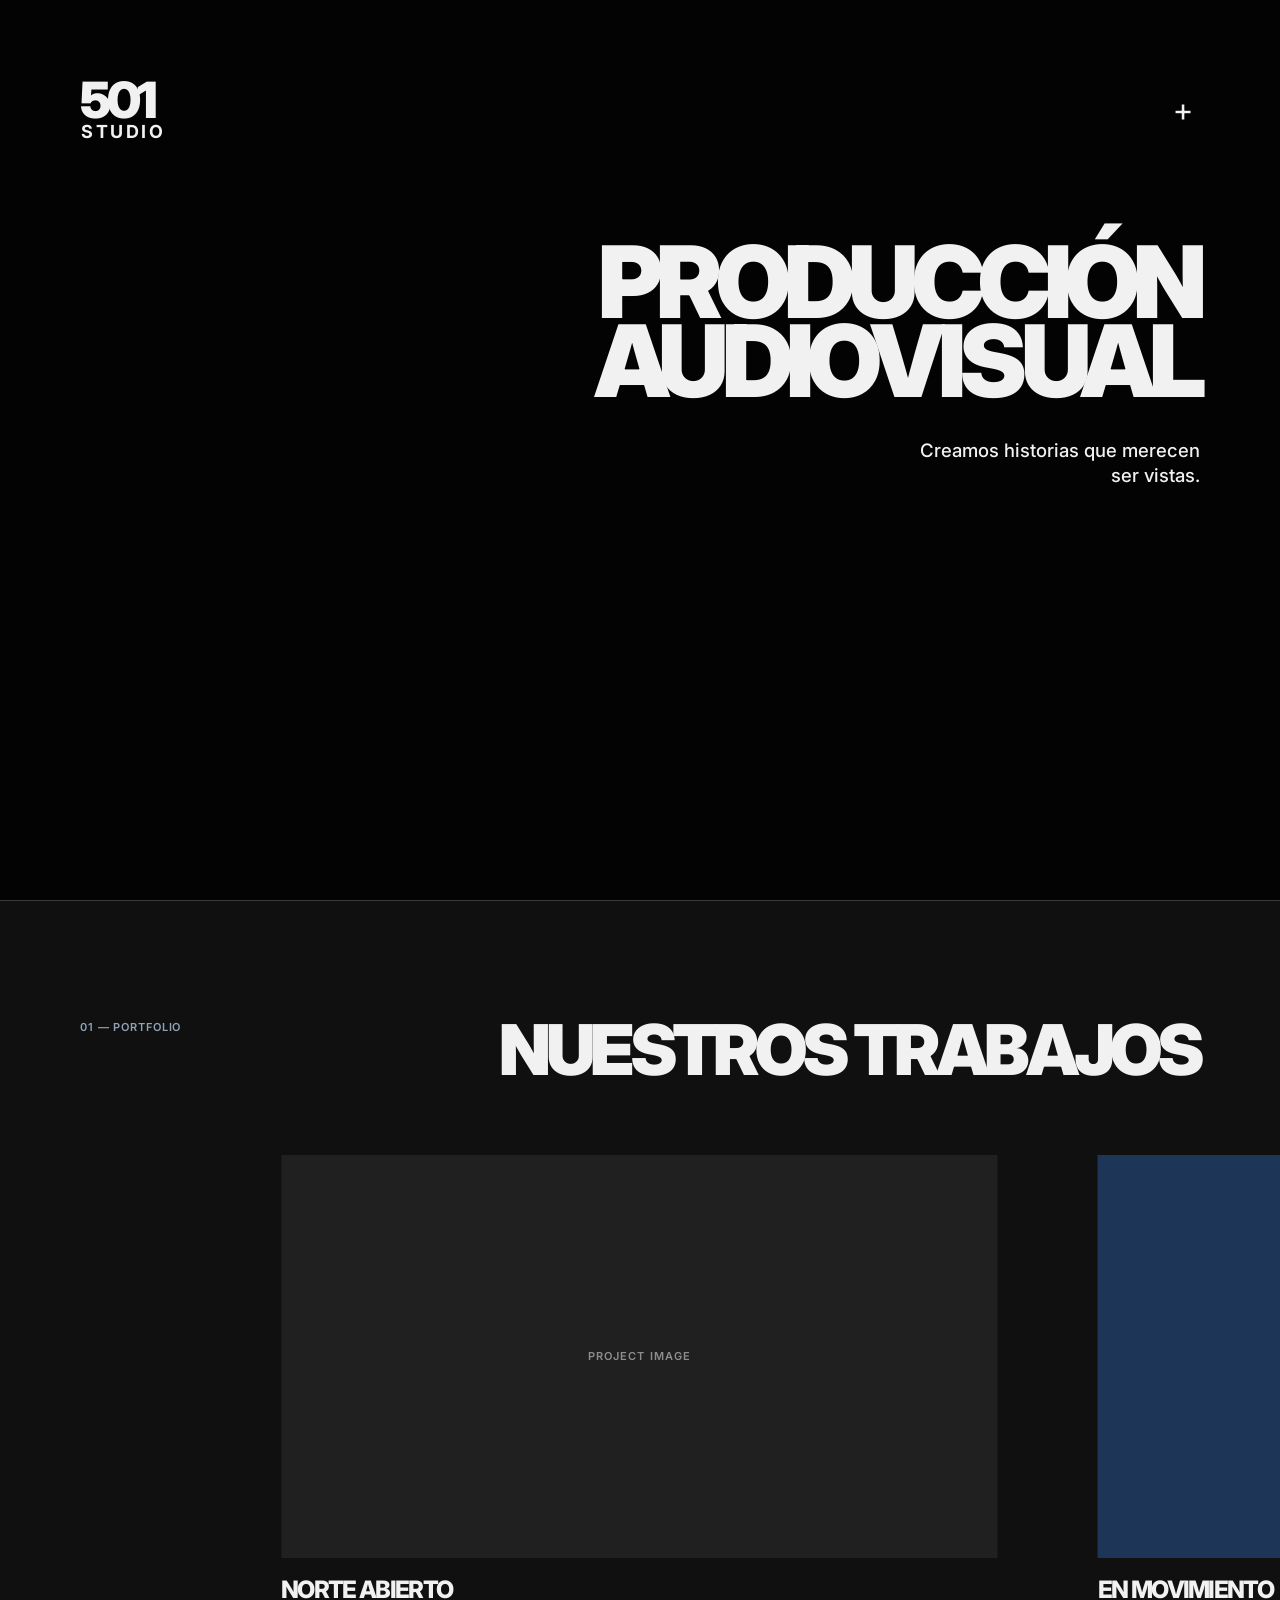
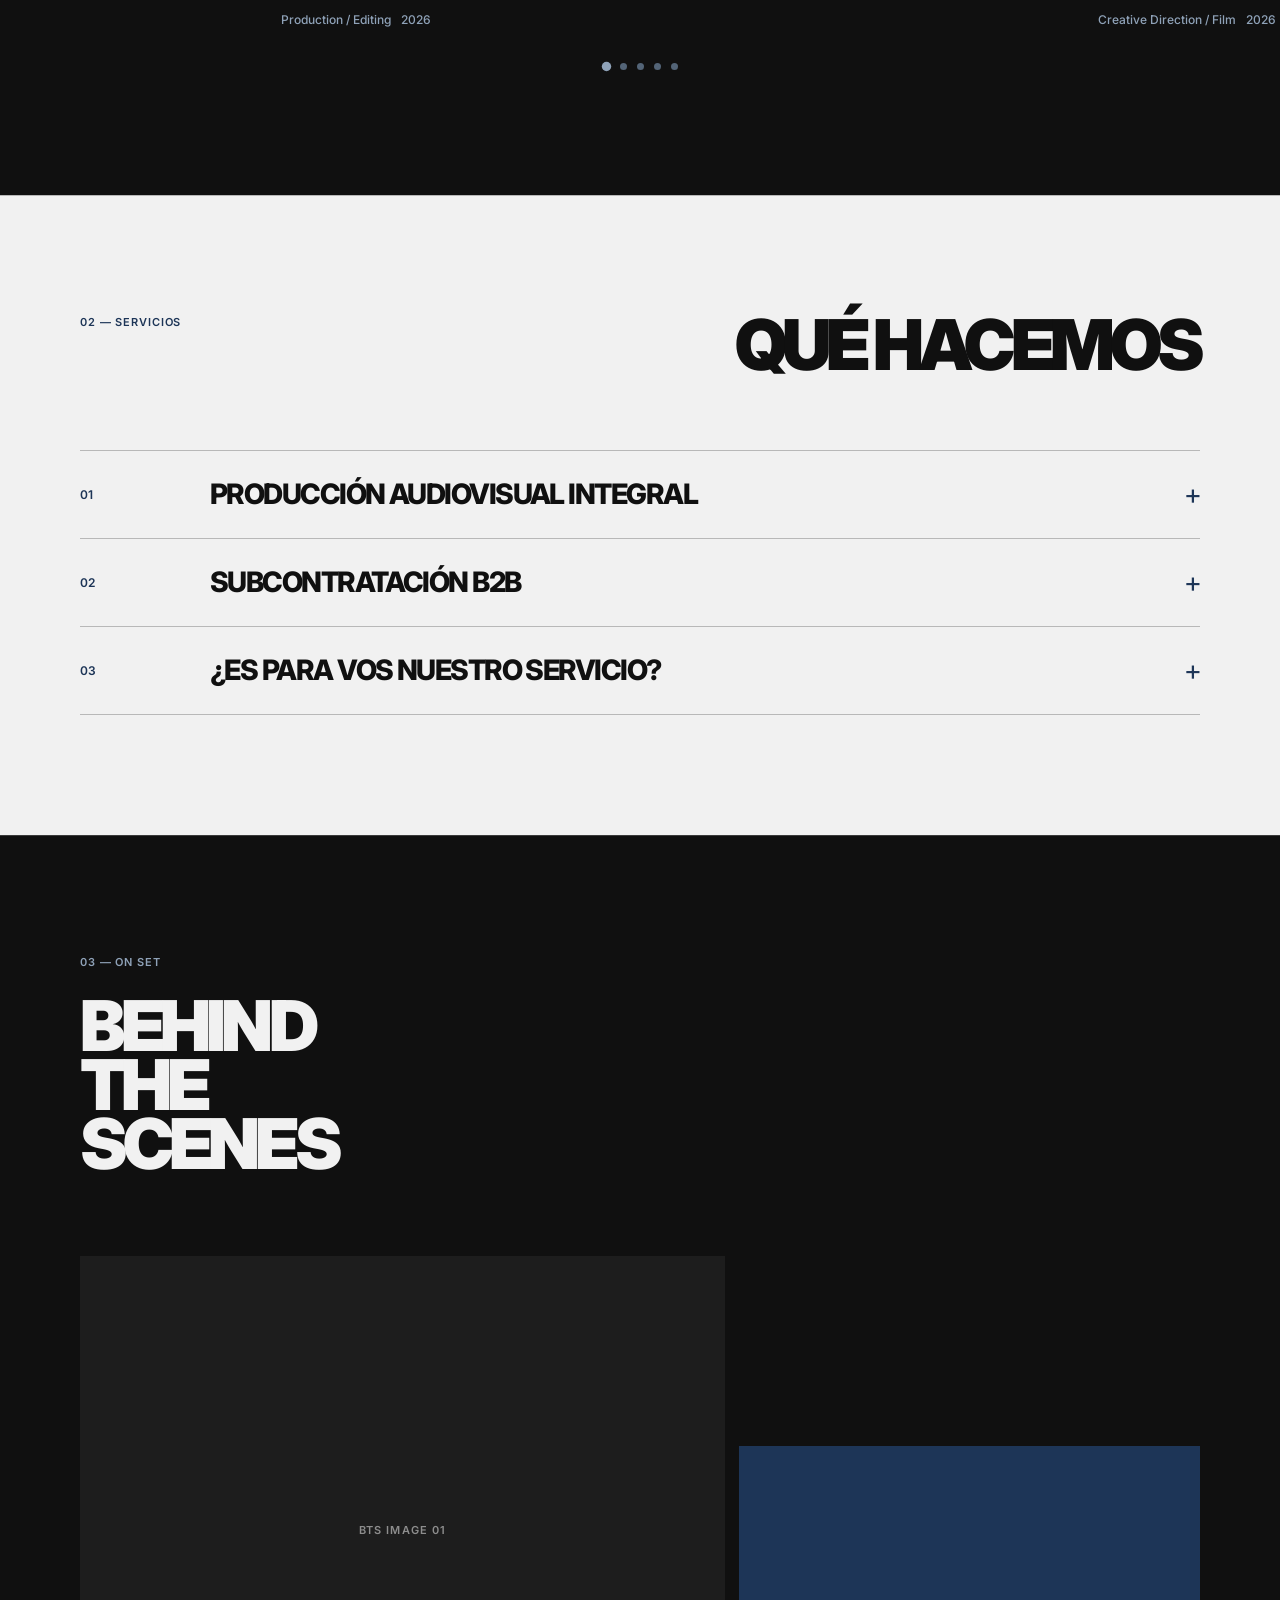
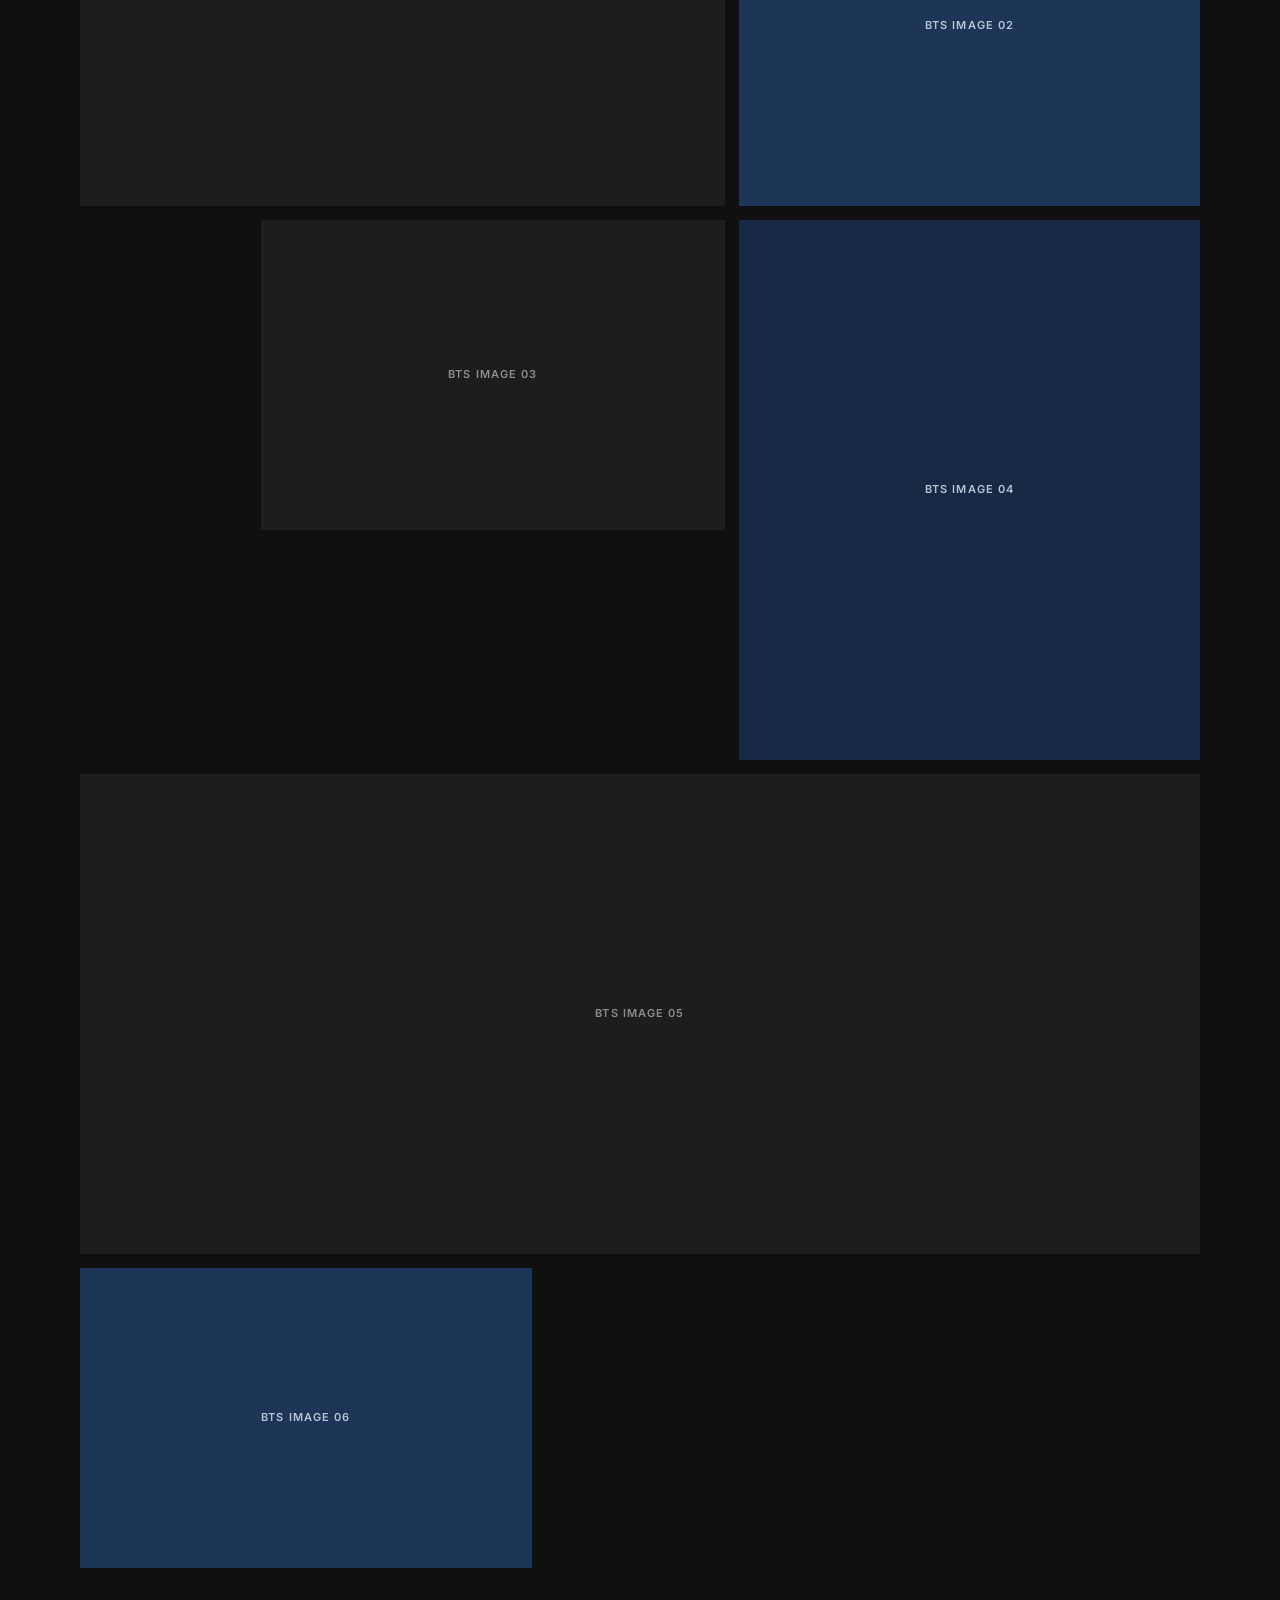
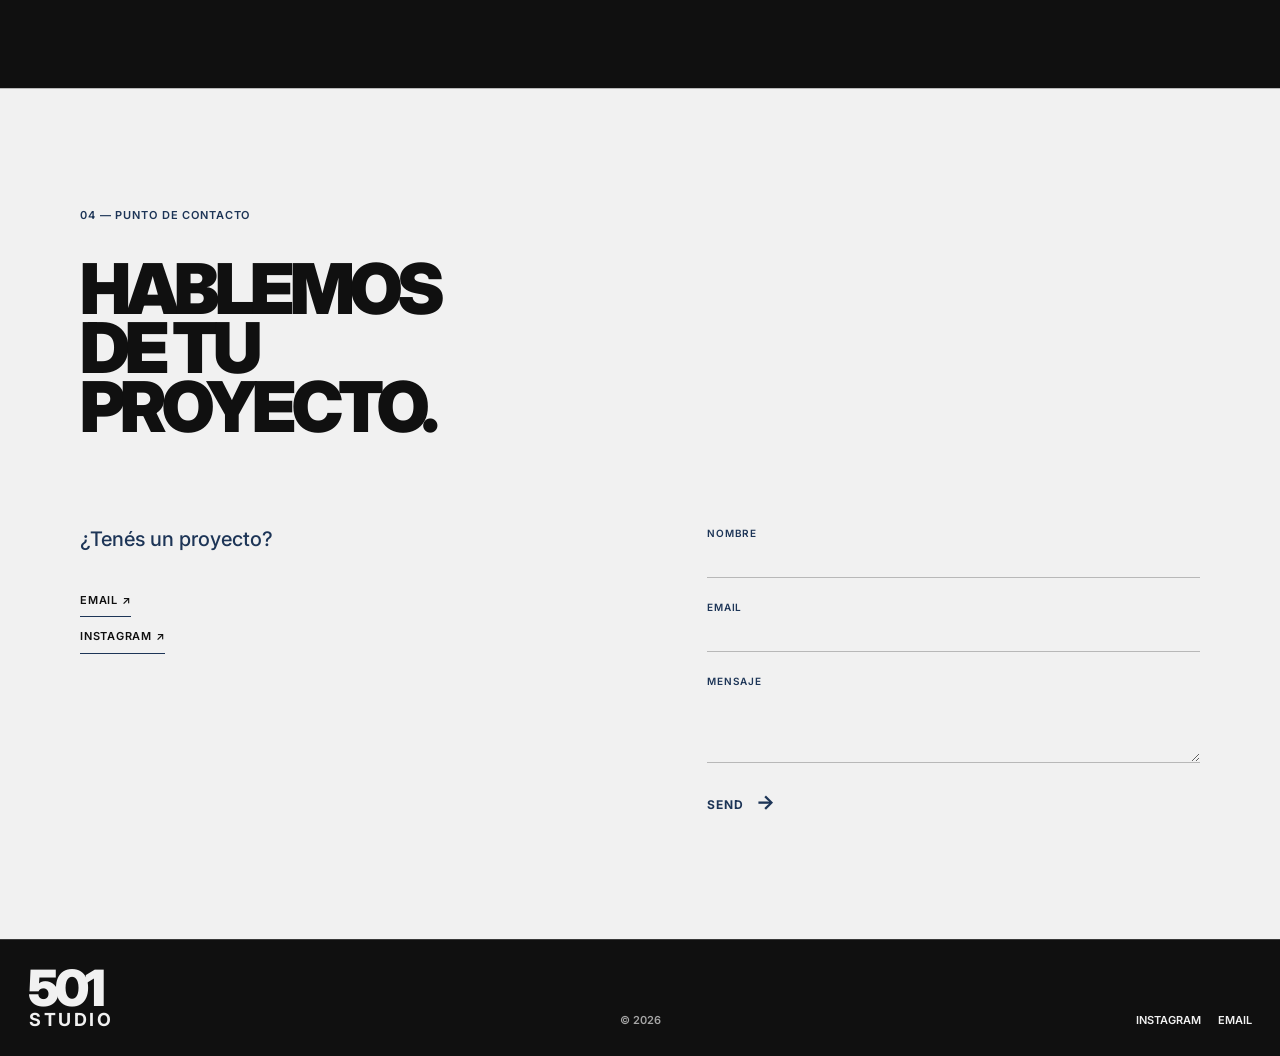
==== index.html @ f46e9932 "fix path" ====
<!doctype html>
<html lang="es">
<head>
  <meta charset="utf-8">
  <meta name="viewport" content="width=device-width, initial-scale=1">
  <meta name="description" content="Productora y editora audiovisual.">
  <title>501 Studio — Producción audiovisual</title>
  <link rel="preconnect" href="https://fonts.googleapis.com">
  <link rel="preconnect" href="https://fonts.gstatic.com" crossorigin>
  <link href="https://fonts.googleapis.com/css2?family=Inter:wght@400;500;600;700;800;900&display=swap" rel="stylesheet">
  <link rel="stylesheet" href="css/styles.css">
</head>
<body>
  <header class="site-header">
    <a class="logo" href="#top" aria-label="501 Studio, inicio">501<span>STUDIO</span></a>
    <button class="menu-toggle" aria-label="Abrir menú" aria-expanded="false" aria-controls="site-menu"><span>+</span></button>
  </header>

  <nav class="fullscreen-menu" id="site-menu" aria-label="Navegación principal" aria-hidden="true">
    <div class="menu-inner">
      <div class="menu-label">NAVEGACIÓN</div>
      <div class="menu-links">
        <a href="#work">PORTFOLIO</a><a href="#services">QUÉ HACEMOS</a><a href="#bts">BEHIND THE SCENES</a><a href="#contact">CONTACTO</a>
      </div>
      <div class="menu-social"><a href="#" target="_blank" rel="noreferrer">INSTAGRAM ↗</a><a href="mailto:hola@501studio.com">EMAIL ↗</a></div>
    </div>
  </nav>

  <main id="top">
    <section class="hero section-pad">
      <video class="hero__video" autoplay muted loop playsinline preload="none" aria-hidden="true">
        <source src="assets/videos/GDS_Spot_v02.mp4" type="video/mp4">
      </video>
      <!-- <p class="eyebrow reveal">PRODUCCIÓN AUDIOVISUAL</p>
      <h1 class="reveal"><span>501</span><br>STUDIO</h1> -->
      <!-- <p class="eyebrow reveal">501 STUDIO</p> -->
      <h1 class="reveal">PRODUCCIÓN<br>AUDIOVISUAL</h1>
      <p class="hero-copy reveal">Creamos historias que merecen<br>ser vistas.</p>
      <!-- Reemplazar este bloque por un iframe de Vimeo o YouTube cuando esté disponible. -->
      <!-- <div class="reel-placeholder reveal" aria-label="Espacio reservado para reel de video"><span>REEL VIDEO</span><span class="play-mark">↗</span></div> -->
    </section>

    <section class="work section-pad" id="work">
      <div class="section-heading reveal"><p class="eyebrow">01 — PORTFOLIO</p><h2>NUESTROS TRABAJOS</h2></div>
      <!-- Mantener aquí los 4 o 5 mejores trabajos. Se editan en js/main.js. -->
      <div class="work-slider reveal" aria-roledescription="carrusel" aria-label="Portfolio de trabajos">
        <div class="slider-viewport">
          <div class="projects" id="projects"></div>
        </div>
        <div class="slider-dots" id="project-dots" aria-label="Seleccionar proyecto"></div>
      </div>
    </section>

    <section class="services section-pad" id="services">
      <div class="section-heading reveal"><p class="eyebrow">02 — SERVICIOS</p><h2>QUÉ HACEMOS</h2></div>
      <div class="accordion reveal">
        <article class="accordion-item"><button class="accordion-trigger" aria-expanded="false"><span class="service-number">01</span><span>PRODUCCIÓN AUDIOVISUAL INTEGRAL</span><b>+</b></button><div class="accordion-panel"><div><h3>PRODUCCIÓN AUDIOVISUAL INTEGRAL</h3><p>Desarrollo de texto.</p></div></div></article>
        <article class="accordion-item"><button class="accordion-trigger" aria-expanded="false"><span class="service-number">02</span><span>SUBCONTRATACIÓN B2B</span><b>+</b></button><div class="accordion-panel"><div><h3>SUBCONTRATACIÓN B2B</h3><p>Edición o producción para otras productoras.</p><p>Desarrollo de texto.</p></div></div></article>
        <article class="accordion-item"><button class="accordion-trigger" aria-expanded="false"><span class="service-number">03</span><span>¿ES PARA VOS NUESTRO SERVICIO?</span><b>+</b></button><div class="accordion-panel"><div><h3>¿ES PARA VOS NUESTRO SERVICIO?</h3><p>Desarrollo de texto.</p></div></div></article>
      </div>
    </section>

    <section class="bts section-pad" id="bts">
      <div class="bts-heading reveal"><p class="eyebrow">03 — ON SET</p><h2>BEHIND<br>THE<br>SCENES</h2></div>
      <!-- Sustituir los bloques por imágenes locales dentro de assets/images. -->
      <div class="bts-gallery reveal">
        <div class="bts-image bts-1">BTS IMAGE 01</div><div class="bts-image bts-2">BTS IMAGE 02</div><div class="bts-image bts-3">BTS IMAGE 03</div><div class="bts-image bts-4">BTS IMAGE 04</div><div class="bts-image bts-5">BTS IMAGE 05</div><div class="bts-image bts-6">BTS IMAGE 06</div>
      </div>
    </section>

    <section class="contact section-pad" id="contact">
      <p class="eyebrow reveal">04 — PUNTO DE CONTACTO</p><h2 class="reveal">HABLEMOS<br>DE TU<br>PROYECTO.</h2>
      <div class="contact-grid reveal"><div><p class="contact-intro">¿Tenés un proyecto?</p><a class="contact-link" href="mailto:hola@501studio.com">EMAIL ↗</a><a class="contact-link" href="#" target="_blank" rel="noreferrer">INSTAGRAM ↗</a></div>
        <form action="" method="POST"><label>NOMBRE<input type="text" name="name" required></label><label>EMAIL<input type="email" name="email" required></label><label>MENSAJE<textarea name="message" rows="4" required></textarea></label><button type="submit">SEND <span>→</span></button></form>
      </div>
    </section>
  </main>
  <footer class="site-footer"><a class="logo" href="#top">501<span>STUDIO</span></a><span>© 2026</span><div><a href="#">INSTAGRAM</a><a href="mailto:hola@501studio.com">EMAIL</a></div></footer>
  <script src="js/main.js"></script>
</body>
</html>
---- css/styles.css ----
/* RESET */
* {
    box-sizing: border-box;
}

html {
    scroll-behavior: smooth;
}

body,
h1,
h2,
h3,
p,
ul {
    margin: 0;
}

ul {
    padding: 0;
}

button,
input,
textarea {
    font: inherit;
}

/* GLOBAL */
:root {
    --accent: #8fa2b8;
    --bg: #101010;
    --text: #f1f1f1;
    --muted: #a5a5a5;
    --blue: #1d3557;
    --line: #3a3a3a;
}

body {
    background: var(--bg);
    color: var(--text);
    font-family: Inter, Arial, sans-serif;
    font-weight: 400;
    line-height: 1.25;
    overflow-x: hidden;
}

body.menu-open {
    overflow: hidden;
}

a {
    color: inherit;
    text-decoration: none;
}

.section-pad {
    padding: 120px 80px;
}

.eyebrow {
    color: var(--accent);
    font-size: 11px;
    font-weight: 600;
    letter-spacing: .08em;
}

::selection {
    background: var(--blue);
    color: #f1f1f1;
}

::-moz-selection {
    background: var(--blue);
    color: #f1f1f1;
}

h1,
h2,
h3 {
    letter-spacing: -.07em;
}

h2 {
    font-size: clamp(42px, 8.2vw, 70px);
    font-weight: 900;
    line-height: .84;
}

.section-heading {
    display: flex;
    align-items: flex-start;
    justify-content: space-between;
    gap: 30px;
    margin-bottom: 75px;
}

.section-heading h2 {
    text-align: right;
}

.reveal {
    opacity: 0;
    transform: translateY(18px);
    transition: opacity .65s ease, transform .65s ease;
}

.reveal.is-visible {
    opacity: 1;
    transform: translateY(0);
}

/* HEADER */
.site-header {
    align-items: center;
    display: flex;
    justify-content: space-between;
    left: 0;
    padding: 80px;
    position: absolute;
    top: 0;
    width: 100%;
    z-index: 10;
}

.logo {
    font-size: 50px;
    font-weight: 900;
    letter-spacing: -.08em;
    line-height: .8;
}

.logo span {
    display: block;
    font-size: 18px;
    font-weight: 700;
    letter-spacing: .14em;
    margin-left: 1px;
    margin-top: 5px;
}

.menu-toggle {
    background: none;
    border: 0;
    color: var(--text);
    cursor: pointer;
    font-size: 32px;
    height: 35px;
    line-height: 1;
    padding: 0;
    position: relative;
    width: 35px;
    z-index: 12;
}

.menu-toggle span {
    display: block;
    transition: transform .35s ease;
}

.menu-toggle.is-open span {
    transform: rotate(45deg);
}

/* MENU */
.fullscreen-menu {
    background: var(--bg);
    display: grid;
    inset: 0;
    opacity: 0;
    padding: 200px 80px 35px;
    pointer-events: none;
    position: fixed;
    transition: opacity .4s ease;
    visibility: hidden;
    z-index: 9;
}

.fullscreen-menu.is-open {
    opacity: 1;
    pointer-events: auto;
    visibility: visible;
}

.menu-inner {
    display: grid;
    grid-template-columns: 18% 1fr;
    grid-template-rows: 1fr auto;
}

.menu-label,
.menu-social {
    color: var(--muted);
    font-size: 11px;
    font-weight: 600;
    letter-spacing: .08em;
}

.menu-links {
    display: flex;
    flex-direction: column;
    justify-content: center;
}

.menu-links a {
    font-size: clamp(40px, 6vw, 84px);
    font-weight: 900;
    letter-spacing: -.05em;
    line-height: .94;
    margin-bottom: 1em;
    width: fit-content;
}

.menu-links a:hover {
    color: var(--blue);
}

.menu-social {
    display: flex;
    gap: 23px;
    grid-column: 2;
}

.menu-social a:hover,
.site-footer a:hover {
    color: var(--blue);
}

/* HERO */
.hero {
    position: relative;
    min-height: 100vh;
    padding-top: 200px;
    overflow: hidden;
    isolation: isolate;
}

.hero::before {
    content: "";
    position: absolute;
    inset: 0;
    background: rgb(0 0 0 / 80%);
    z-index: -1;
    pointer-events: none;
}

.hero__video {
    position: absolute;
    inset: 0;
    width: 100%;
    height: 100%;
    object-fit: cover;
    z-index: -2;
    pointer-events: none;
}

.hero h1 {
    font-size: clamp(21px, 10vw, 100px);
    font-weight: 900;
    line-height: .79;
    margin: 42px 0 38px;
    text-align: right;
}
.hero h1 span {
    font-size: clamp(42px, 20vw, 200px);
}

.hero-copy {
    font-size: clamp(16px, 1.45vw, 21px);
    font-weight: 500;
    line-height: 1.35;
    text-align: right;
}

.reel-placeholder {
    align-items: center;
    background: var(--blue);
    display: flex;
    height: min(46vw, 630px);
    justify-content: center;
    margin-top: 110px;
    position: relative;
}

.reel-placeholder:before {
    border: 1px solid #93a5ba;
    border-radius: 50%;
    content: '';
    height: 86px;
    position: absolute;
    width: 86px;
}

.reel-placeholder span {
    font-size: 11px;
    font-weight: 600;
    letter-spacing: .1em;
    position: relative;
}

.reel-placeholder .play-mark {
    font-size: 23px;
    margin-left: 5px;
}

/* WORK */
.work {
    border-top: 1px solid var(--line);
}

.work-slider {
    overflow: hidden;
    width: 100vw;
    margin-left: -80px;
}

.slider-viewport {
    overflow: hidden;
}

.projects {
    display: flex;
    gap: 100px;
    padding: 0 22%;
    transition: transform .55s ease;
}

.project {
    cursor: pointer;
    flex: 0 0 100%;
    display: grid;
    grid-template-columns: 1fr;
}

.project-visual {
    align-items: center;
    background: #202020;
    display: flex;
    aspect-ratio: 16 / 9;
    justify-content: center;
    overflow: hidden;
}

.project:nth-child(2) .project-visual,
.project:nth-child(5) .project-visual {
    background: var(--blue);
}

.project-visual span {
    color: #8d8d8d;
    font-size: 11px;
    font-weight: 600;
    letter-spacing: .1em;
}

.project:nth-child(2) .project-visual span,
.project:nth-child(5) .project-visual span {
    color: #b7c5d4;
}

.project-visual img {
    height: 100%;
    object-fit: cover;
    transition: transform .45s ease;
    width: 100%;
}

.project-visual:hover img {
    transform: scale(1.025);
}

.project-info {
    grid-column: 1;
    margin-top: 17px;
}

.project-info h3 {
    font-size: 24px;
    font-weight: 800;
}

.project-info p {
    color: var(--accent);
    display: inline-block;
    font-size: 12px;
    font-weight: 500;
    margin-right: 10px;
    margin-top: 7px;
}

.slider-dots {
    display: flex;
    gap: 10px;
    justify-content: center;
    margin-top: 35px;
    margin-bottom: 5px;
}

.slider-dot {
    background: #536477;
    border: 0;
    border-radius: 50%;
    cursor: pointer;
    height: 7px;
    padding: 0;
    transition: background .25s ease, transform .25s ease;
    width: 7px;
}

.slider-dot:hover,
.slider-dot:focus-visible {
    background: var(--accent);
    outline: none;
    transform: scale(1.15);
}

.slider-dot.is-active {
    background: var(--accent);
    transform: scale(1.35);
}

/* SERVICES */
.services {
    --accent: var(--blue);
    --line: #b8b8b8;
    --muted: #5c5c5c;
    --text: #101010;
    background: #f1f1f1;
    border-top: 1px solid var(--line);
    color: var(--text);
}

.accordion {
    border-top: 1px solid var(--line);
}

.accordion-item {
    border-bottom: 1px solid var(--line);
}

.accordion-trigger {
    align-items: center;
    background: transparent;
    border: 0;
    color: var(--text);
    cursor: pointer;
    display: grid;
    font-size: clamp(18px, 2.2vw, 32px);
    font-weight: 800;
    gap: 18px;
    grid-template-columns: 10% 1fr auto;
    letter-spacing: -.055em;
    padding: 26px 0;
    text-align: left;
    transition: color .25s ease;
    width: 100%;
}

.service-number {
    color: var(--blue);
    font-size: 12px;
    font-weight: 600;
    letter-spacing: 0;
}

.accordion-trigger b {
    color: var(--blue);
    font-size: 28px;
    font-weight: 400;
    transition: transform .3s ease;
}

.accordion-trigger:hover,
.accordion-item.is-open .accordion-trigger {
    color: var(--blue);
}

.accordion-item.is-open .accordion-trigger b {
    transform: rotate(45deg);
}

.accordion-panel {
    display: grid;
    grid-template-rows: 0fr;
    transition: grid-template-rows .35s ease;
}

.accordion-panel>div {
    min-height: 0;
    overflow: hidden;
    padding-left: 10%;
}

.accordion-item.is-open .accordion-panel {
    grid-template-rows: 1fr;
}

.accordion-panel h3 {
    color: var(--blue);
    font-size: 15px;
    font-weight: 700;
    letter-spacing: -.03em;
    margin: 5px 0 14px;
}

.accordion-panel p {
    max-width: 550px;
    padding-bottom: 16px;
}

.accordion-panel ul {
    columns: 2;
    list-style: none;
    max-width: 540px;
    padding-bottom: 30px;
}

.accordion-panel li {
    font-size: 14px;
    padding: 3px 0;
}

.accordion-panel li:before {
    color: var(--blue);
    content: '— ';
}

/* BTS */
.bts {
    border-top: 1px solid var(--line);
}

.bts-heading {
    margin-bottom: 82px;
}

.bts-heading h2 {
    margin-top: 27px;
}

.bts-gallery {
    display: grid;
    gap: 14px;
    grid-template-columns: 1.4fr 1fr;
}

.bts-image {
    align-items: center;
    background: #1d1d1d;
    color: #8d8d8d;
    display: flex;
    font-size: 11px;
    font-weight: 600;
    justify-content: center;
    letter-spacing: .1em;
    min-height: 240px;
    overflow: hidden;
    transition: transform .4s ease;
}

.bts-image:hover {
    transform: scale(1.012);
}

.bts-1 {
    height: 550px;
}

.bts-2 {
    align-self: end;
    background: var(--blue);
    color: #b7c5d4;
    height: 360px;
}

.bts-3 {
    height: 310px;
    justify-self: end;
    width: 72%;
}

.bts-4 {
    background: #172945;
    color: #b7c5d4;
    height: 540px;
}

.bts-5 {
    grid-column: 1 / 3;
    height: 480px;
}

.bts-6 {
    background: var(--blue);
    color: #b7c5d4;
    height: 300px;
    width: 70%;
}

/* CONTACT */
.contact {
    --accent: var(--blue);
    --line: #b8b8b8;
    --muted: #5c5c5c;
    --text: #101010;
    background: #f1f1f1;
    border-top: 1px solid var(--line);
    color: var(--text);
}

.contact h2 {
    margin: 38px 0 90px;
}

.contact-grid {
    display: grid;
    gap: 12%;
    grid-template-columns: 1fr 1fr;
}

.contact-intro {
    color: var(--blue);
    font-size: 20px;
    font-weight: 500;
    margin-bottom: 42px;
}

.contact-link {
    border-bottom: 1px solid var(--blue);
    display: block;
    font-size: 11px;
    font-weight: 600;
    letter-spacing: .07em;
    margin-bottom: 13px;
    padding-bottom: 9px;
    width: fit-content;
}

.contact form {
    display: flex;
    flex-direction: column;
}

.contact label {
    color: var(--blue);
    font-size: 10px;
    font-weight: 600;
    letter-spacing: .08em;
}

.contact input,
.contact textarea {
    background: transparent;
    border: 0;
    border-bottom: 1px solid var(--line);
    border-radius: 0;
    color: var(--text);
    display: block;
    margin: 8px 0 23px;
    outline: none;
    padding: 6px 0 11px;
    resize: vertical;
    width: 100%;
}

.contact input:focus,
.contact textarea:focus {
    border-color: var(--blue);
}

.contact form button {
    align-self: flex-start;
    background: transparent;
    border: 0;
    color: var(--blue);
    cursor: pointer;
    font-size: 12px;
    font-weight: 700;
    letter-spacing: .08em;
    padding: 4px 0;
}

.contact form button span {
    font-size: 20px;
    margin-left: 8px;
}

/* FOOTER */
.site-footer {
    align-items: end;
    border-top: 1px solid var(--line);
    display: grid;
    font-size: 11px;
    font-weight: 600;
    grid-template-columns: 1fr 1fr 1fr;
    padding: 28px;
}

.site-footer>span {
    color: var(--muted);
    text-align: center;
}

.site-footer div {
    display: flex;
    gap: 17px;
    justify-content: flex-end;
}

/* RESPONSIVE */
@media (max-width: 700px) {
    .section-pad {
        padding: 100px 20px;
    }

    .site-header {
        padding: 20px;
    }

    .menu-inner {
        grid-template-columns: 1fr;
        grid-template-rows: auto 1fr auto;
    }

    .menu-label {
        grid-row: 1;
    }

    .menu-social {
        grid-column: 1;
        grid-row: 3;
    }

    .hero {
        min-height: auto;
        padding-top: 125px;
    }

    .hero h1 {
        margin: 34px 0 27px;
    }

    .reel-placeholder {
        height: 82vw;
        margin-top: 80px;
    }

    .section-heading {
        display: block;
        margin-bottom: 65px;
    }

    .section-heading h2 {
        margin-top: 25px;
        text-align: left;
    }

    .project,
    .project:nth-child(even) {
        display: block;
        max-width: none;
    }

    .work-slider {
        overflow: hidden;
        width: 100vw;
        margin-left: -20px;
    }

    .projects {
        gap: 12px;
        padding: 0 8%;
    }

    .project-visual {
        aspect-ratio: 9 / 16;
    }

    .project-info {
        margin-top: 14px;
    }

    .project-info h3 {
        font-size: 20px;
    }

    .accordion-trigger {
        font-size: 18px;
        grid-template-columns: 28px 1fr auto;
        padding: 22px 0;
    }

    .accordion-panel>div {
        padding-left: 28px;
    }

    .accordion-panel ul {
        columns: 1;
    }

    .bts-heading {
        margin-bottom: 55px;
    }

    .bts-gallery {
        display: flex;
        flex-direction: column;
    }

    .bts-image,
    .bts-1,
    .bts-2,
    .bts-3,
    .bts-4,
    .bts-5,
    .bts-6 {
        height: 65vw;
        min-height: 0;
        width: 100%;
    }

    .contact h2 {
        margin-bottom: 65px;
    }

    .contact-grid {
        gap: 65px;
        grid-template-columns: 1fr;
    }

    .site-footer {
        align-items: start;
        gap: 25px;
        grid-template-columns: 1fr 1fr;
        padding: 25px 20px;
    }

    .site-footer>span {
        text-align: right;
    }

    .site-footer div {
        grid-column: 1 / 3;
        justify-content: flex-start;
    }
}

@media (prefers-reduced-motion: reduce) {
    html {
        scroll-behavior: auto;
    }

    .reveal {
        opacity: 1;
        transform: none;
        transition: none;
    }

    *,
    *:before,
    *:after {
        transition-duration: .01ms !important;
    }
}
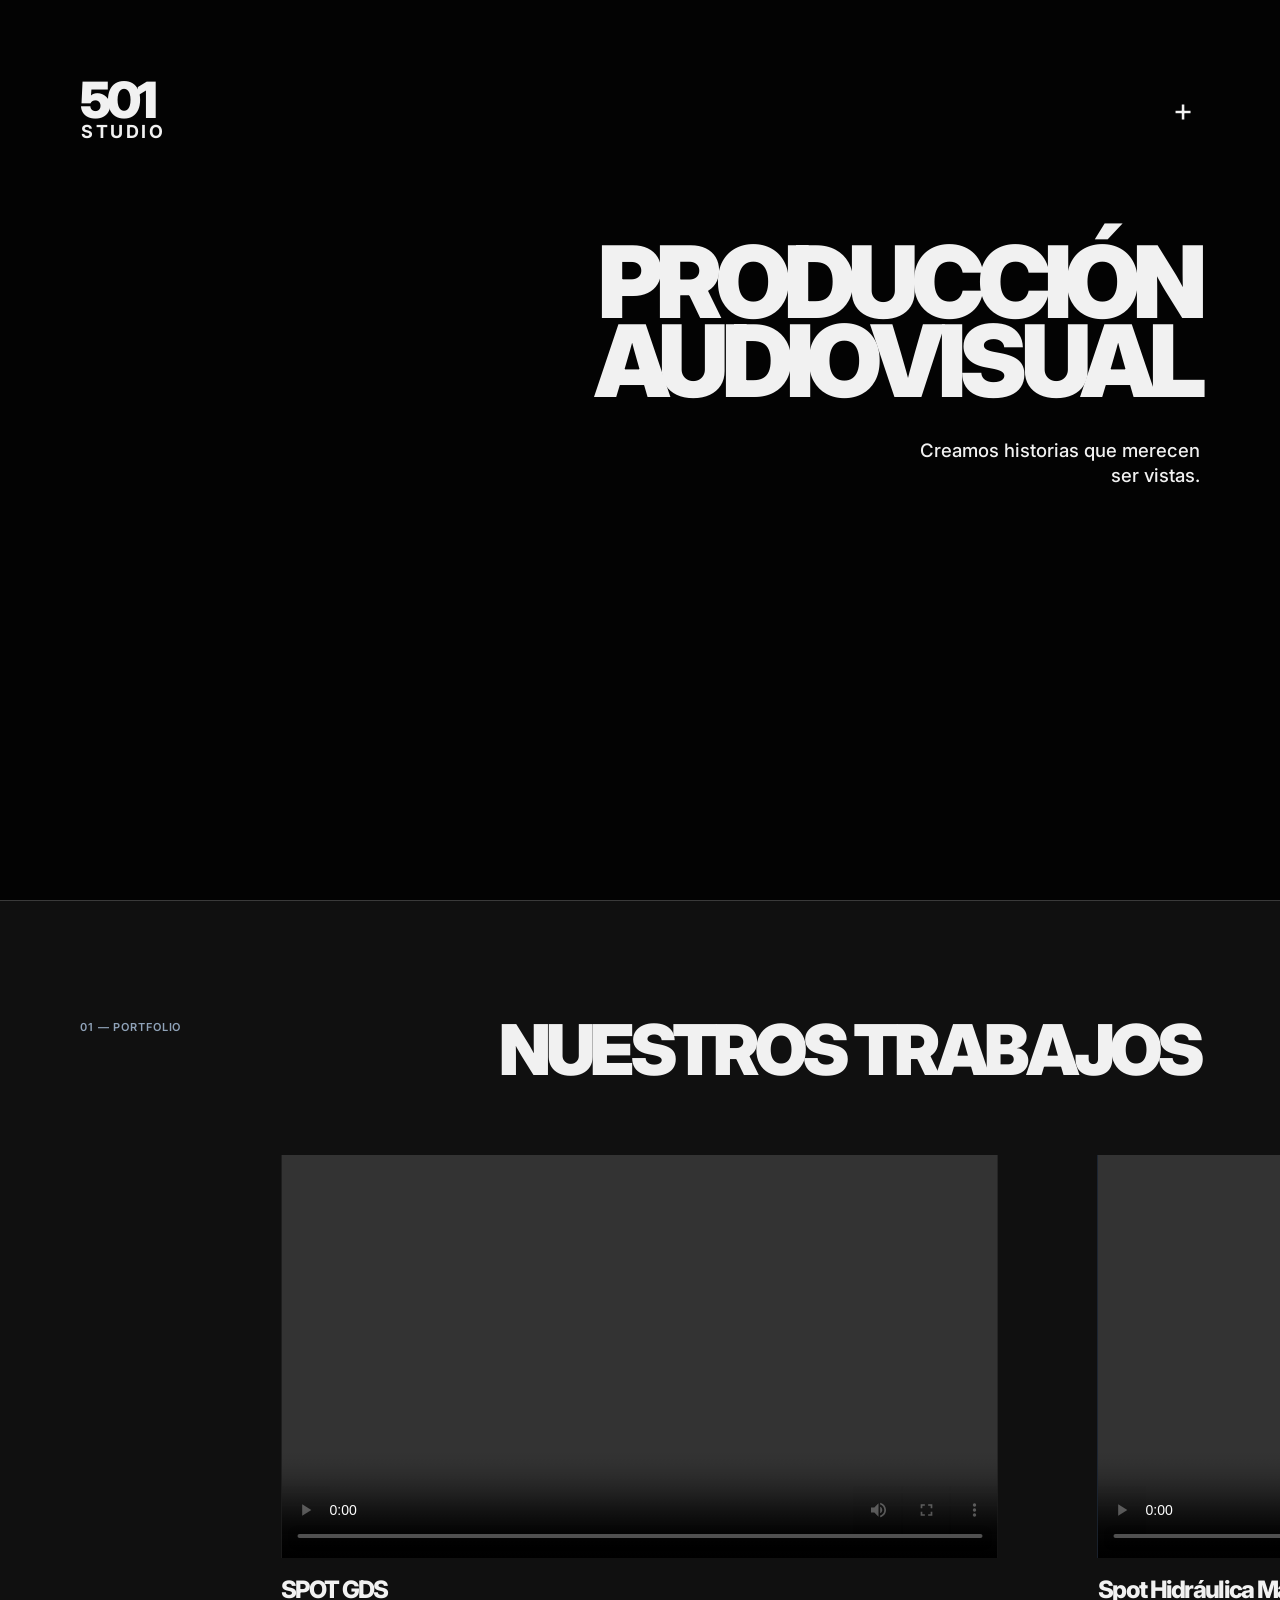
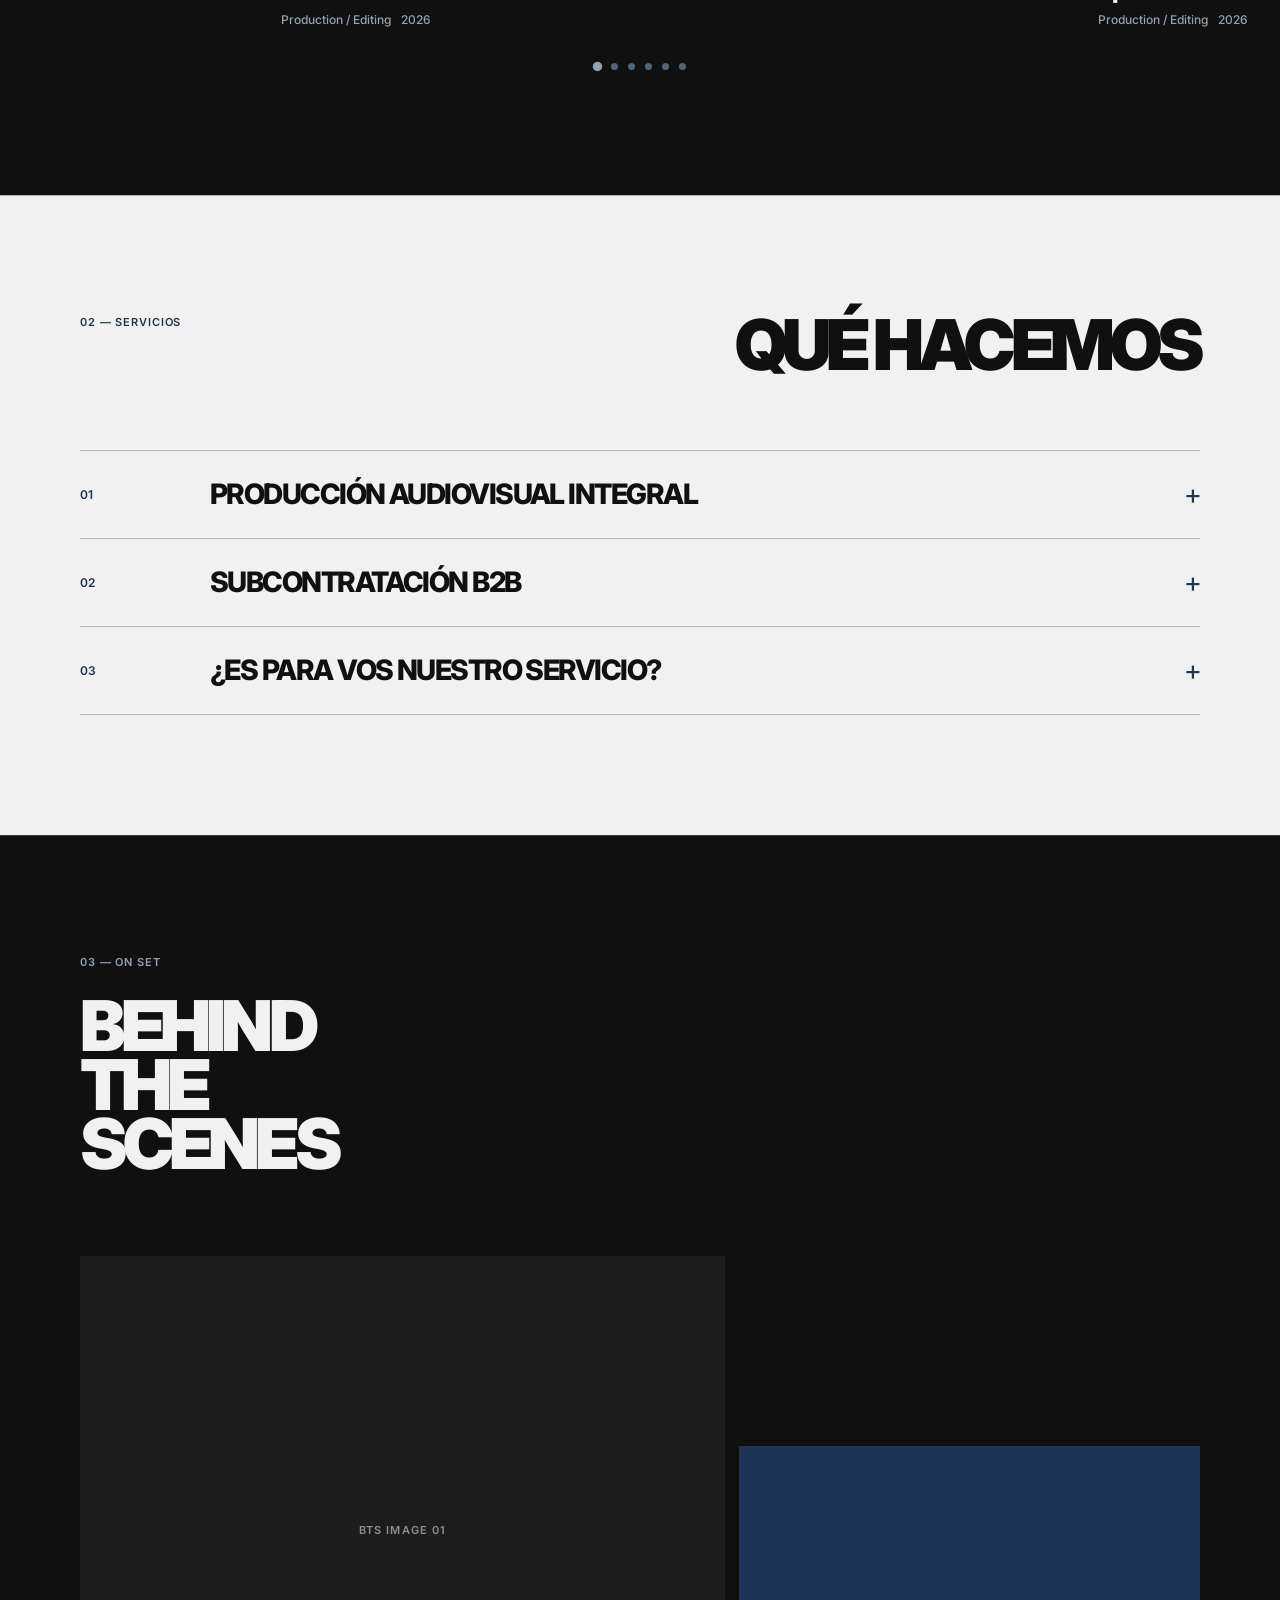
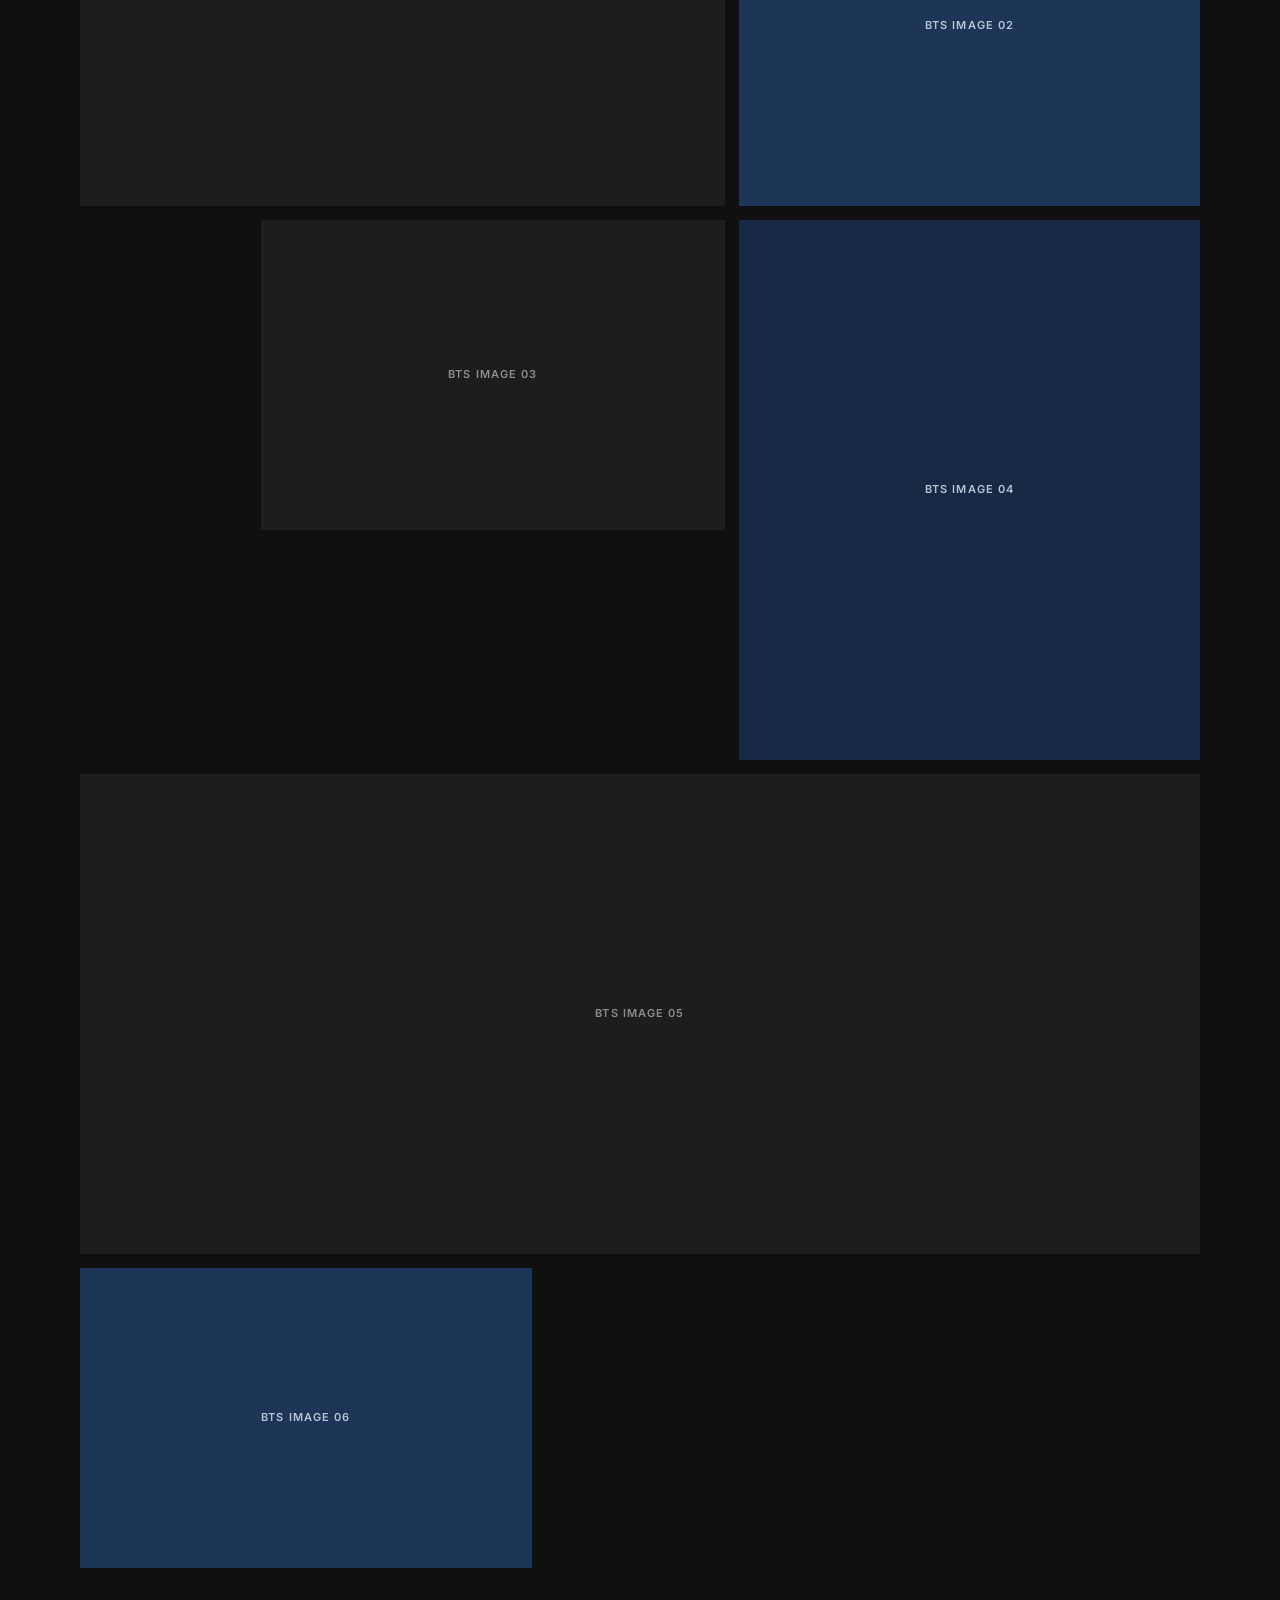
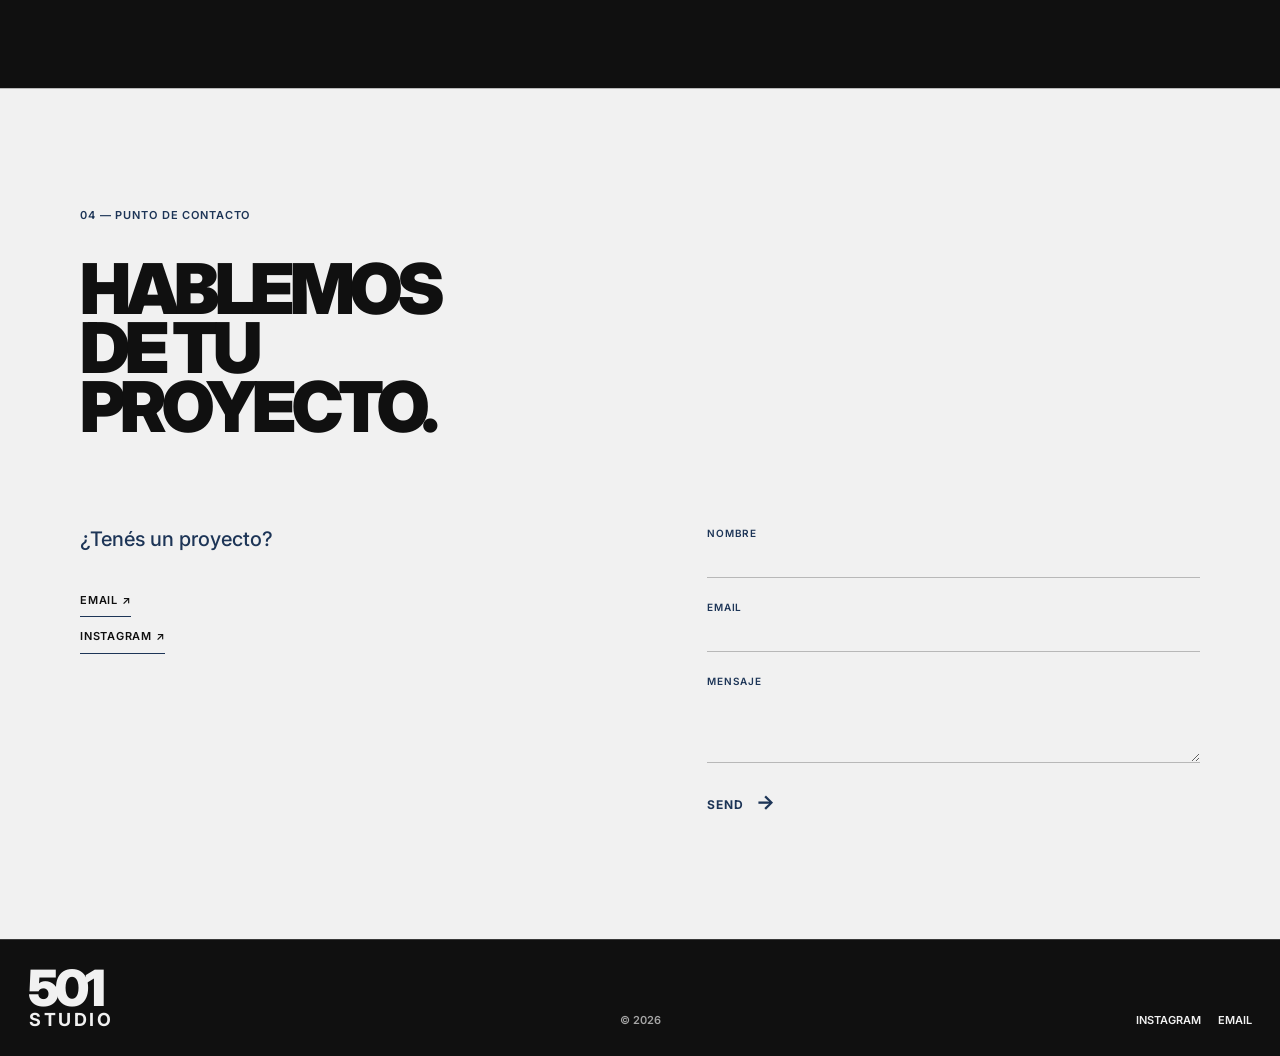
==== commit eb8452da: "added videos resources" ====
--- a/index.html
+++ b/index.html
@@ -28,8 +28,8 @@
 
   <main id="top">
     <section class="hero section-pad">
-      <video class="hero__video" autoplay muted loop playsinline preload="none" aria-hidden="true">
-        <source src="assets/videos/GDS_Spot_v02.mp4" type="video/mp4">
+      <video class="hero__video" autoplay muted loop playsinline aria-hidden="true">
+        <source src="https://pub-1e8c1ed9130c49e3b7a11b665cfcde03.r2.dev/Spot_GDS_v02.mp4" type="video/mp4">
       </video>
       <!-- <p class="eyebrow reveal">PRODUCCIÓN AUDIOVISUAL</p>
       <h1 class="reveal"><span>501</span><br>STUDIO</h1> -->
--- a/css/styles.css
+++ b/css/styles.css
@@ -330,6 +330,15 @@
     flex: 0 0 100%;
     display: grid;
     grid-template-columns: 1fr;
+    position: relative;
+}
+
+.project:not(.is-active)::after {
+    content: '';
+    cursor: pointer;
+    inset: 0;
+    position: absolute;
+    z-index: 2;
 }
 
 .project-visual {
@@ -339,6 +348,11 @@
     aspect-ratio: 16 / 9;
     justify-content: center;
     overflow: hidden;
+}
+
+.project-visual video {
+    height: 100%;
+    width: 100%;
 }
 
 .project:nth-child(2) .project-visual,
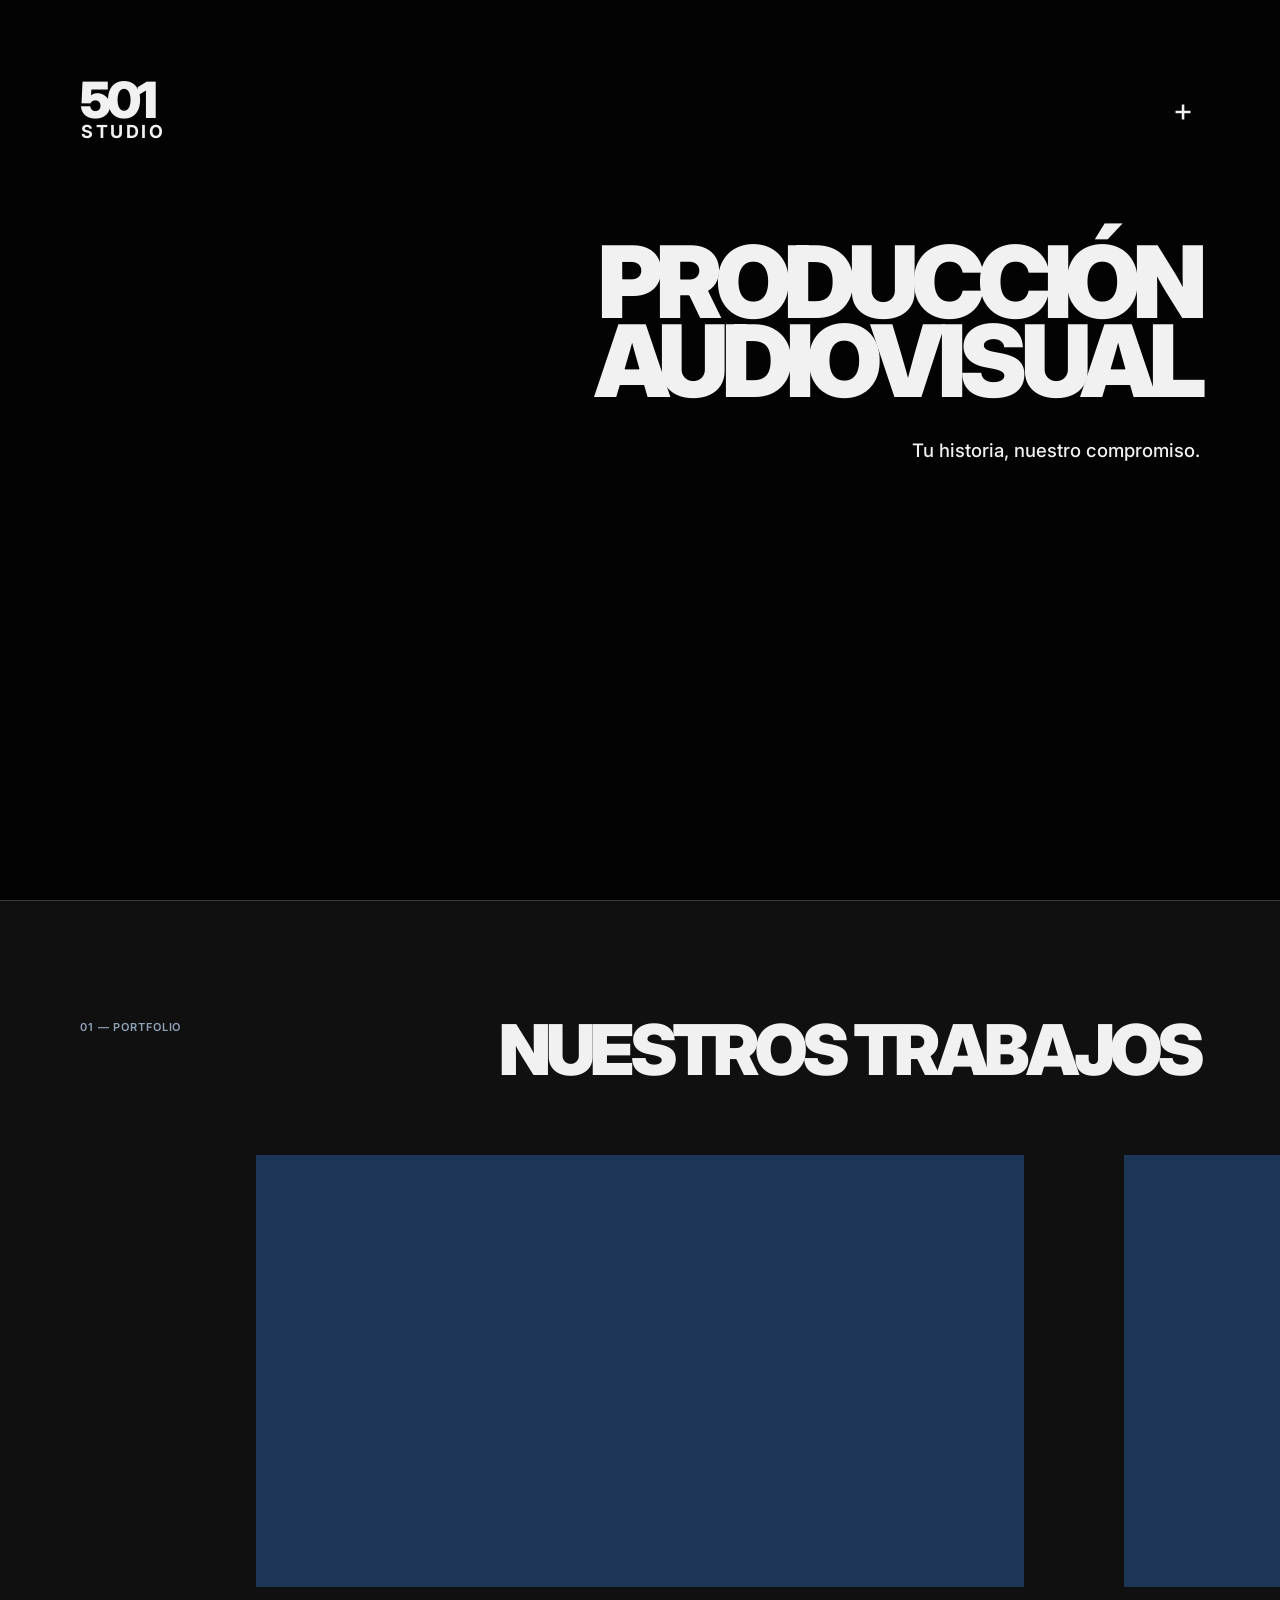
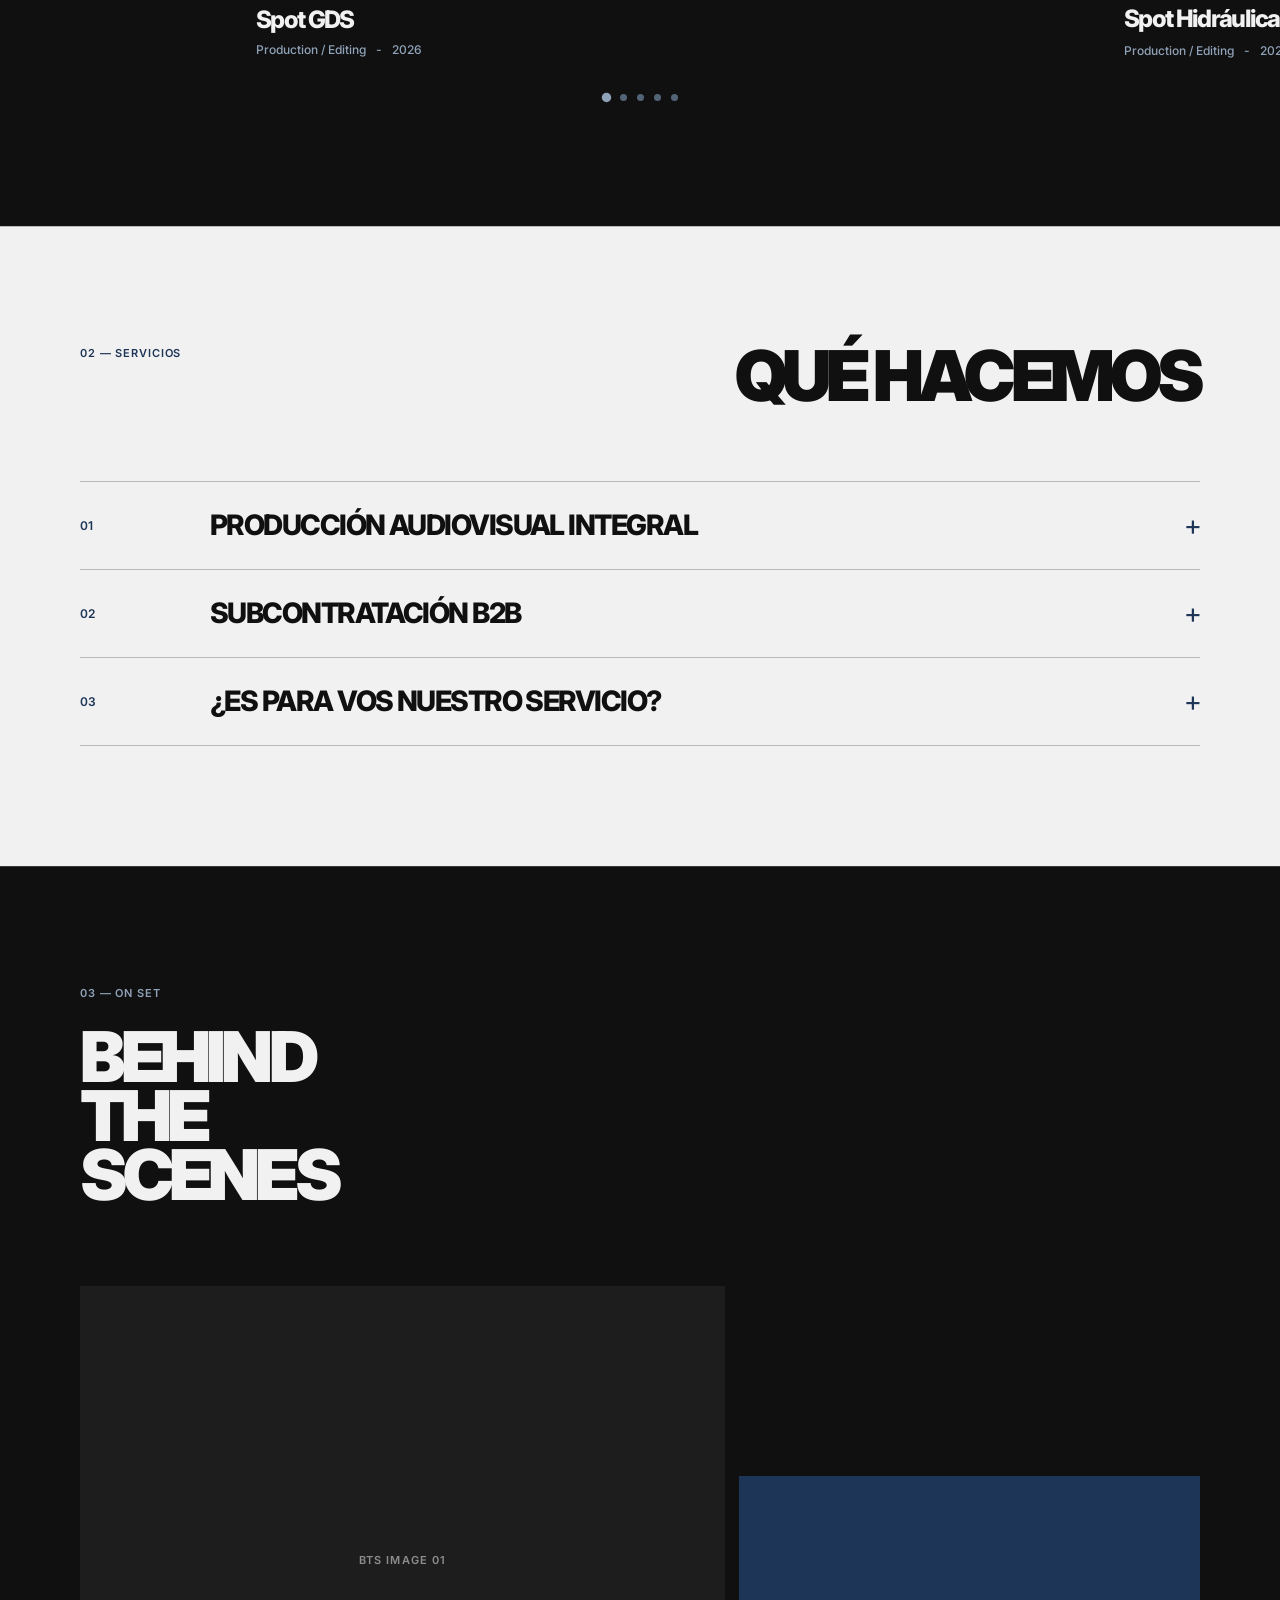
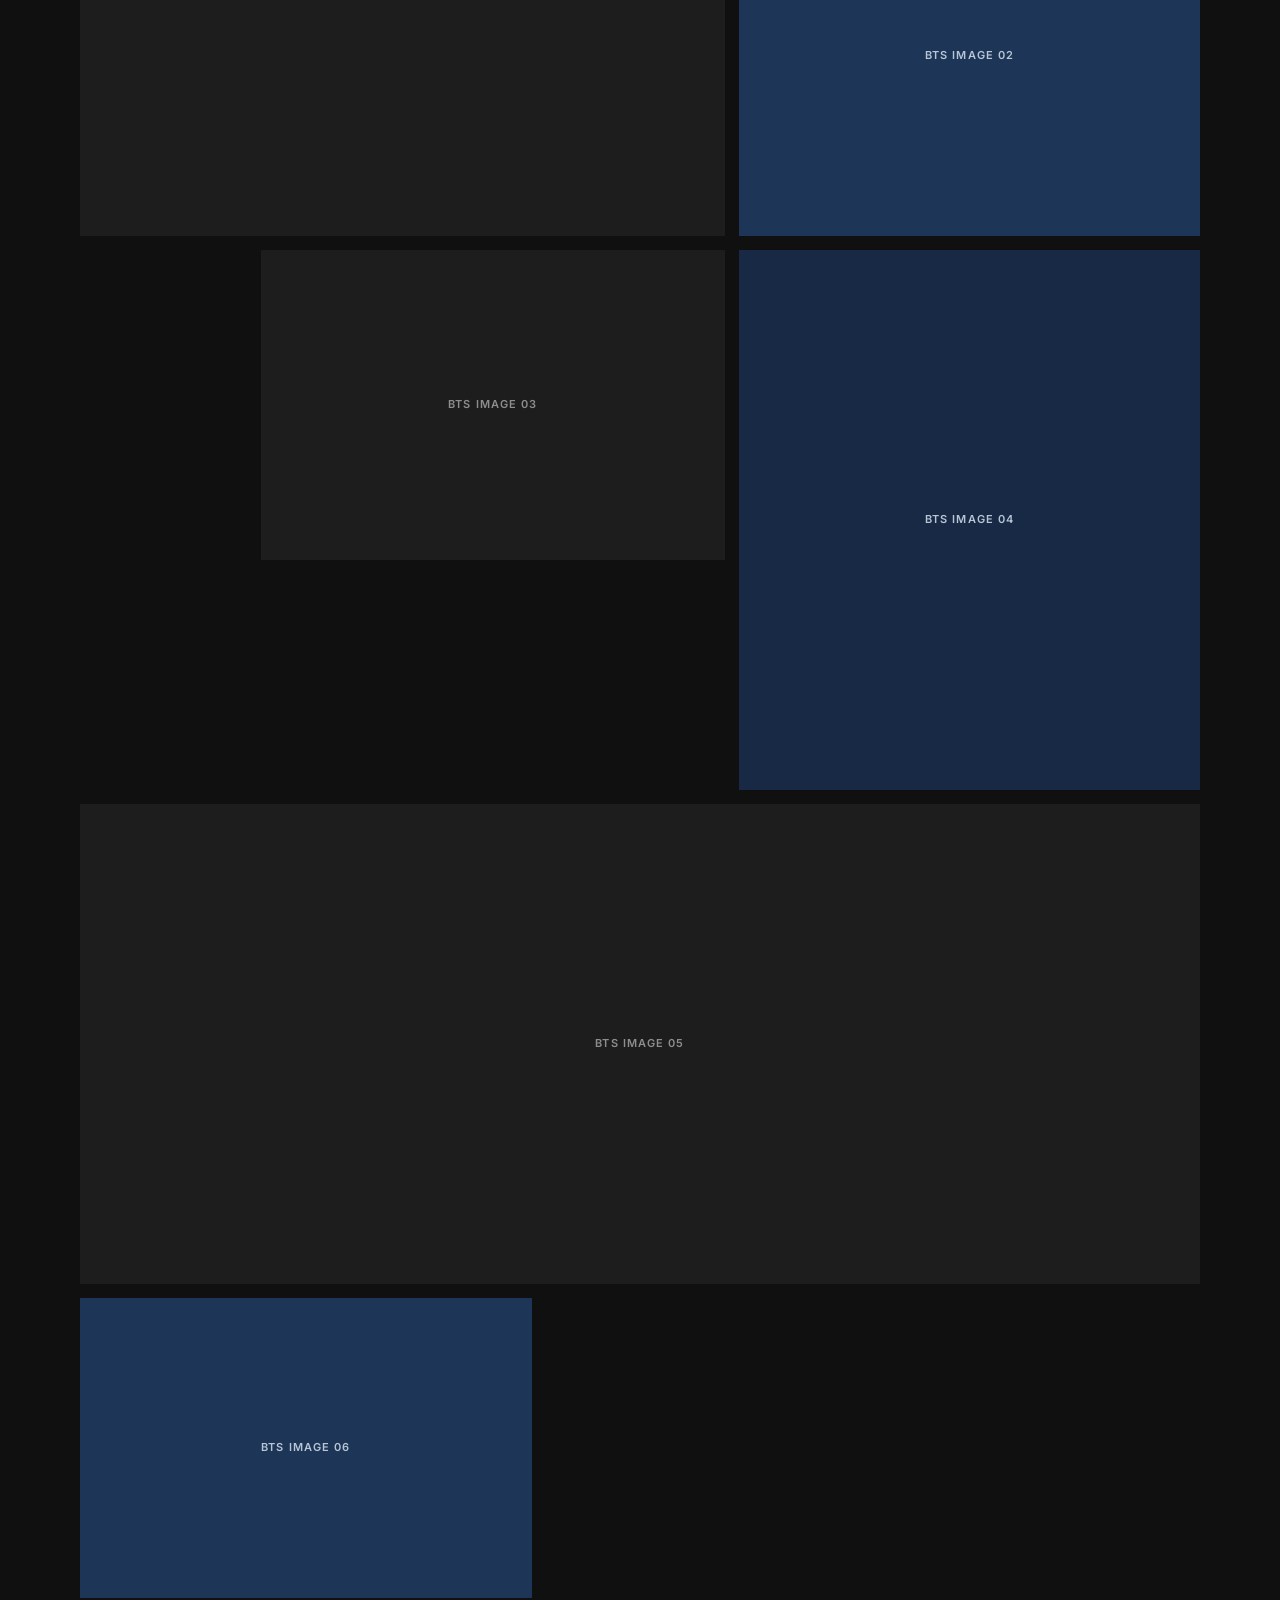
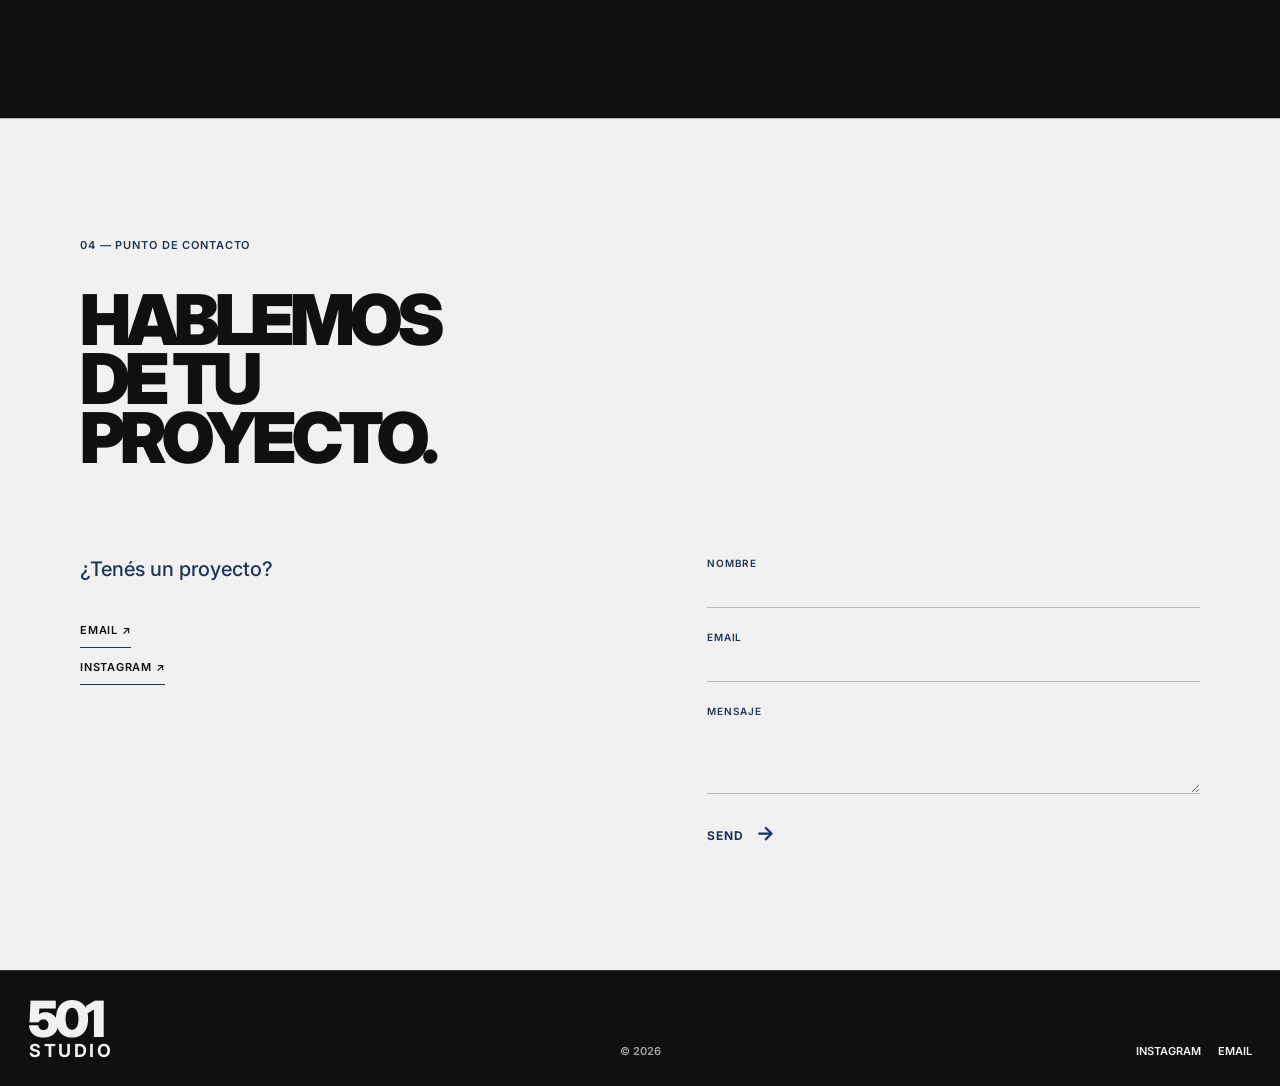
==== commit 5383c6cb: "fix subtitulo. Agregro proyectos" ====
--- a/index.html
+++ b/index.html
@@ -35,7 +35,7 @@
       <h1 class="reveal"><span>501</span><br>STUDIO</h1> -->
       <!-- <p class="eyebrow reveal">501 STUDIO</p> -->
       <h1 class="reveal">PRODUCCIÓN<br>AUDIOVISUAL</h1>
-      <p class="hero-copy reveal">Creamos historias que merecen<br>ser vistas.</p>
+      <p class="hero-copy reveal">Tu historia, nuestro compromiso.</p>
       <!-- Reemplazar este bloque por un iframe de Vimeo o YouTube cuando esté disponible. -->
       <!-- <div class="reel-placeholder reveal" aria-label="Espacio reservado para reel de video"><span>REEL VIDEO</span><span class="play-mark">↗</span></div> -->
     </section>
--- a/css/styles.css
+++ b/css/styles.css
@@ -315,14 +315,27 @@
 }
 
 .slider-viewport {
-    overflow: hidden;
+    overflow-x: auto;
+    overflow-y: hidden;
+    scroll-behavior: smooth;
+    scroll-snap-type: x mandatory;
+    scrollbar-width: none;
+    touch-action: pan-y;
+}
+
+.slider-viewport::-webkit-scrollbar {
+    display: none;
 }
 
 .projects {
     display: flex;
     gap: 100px;
-    padding: 0 22%;
-    transition: transform .55s ease;
+    padding-left: 40%;
+}
+
+.projects::after {
+    content: '';
+    flex: 0 0 40%;
 }
 
 .project {
@@ -330,7 +343,9 @@
     flex: 0 0 100%;
     display: grid;
     grid-template-columns: 1fr;
+    min-width: 0;
     position: relative;
+    scroll-snap-align: center;
 }
 
 .project:not(.is-active)::after {
@@ -348,15 +363,16 @@
     aspect-ratio: 16 / 9;
     justify-content: center;
     overflow: hidden;
+    position: relative;
 }
 
 .project-visual video {
+    display: block;
     height: 100%;
     width: 100%;
 }
 
-.project:nth-child(2) .project-visual,
-.project:nth-child(5) .project-visual {
+.project .project-visual {
     background: var(--blue);
 }
 
@@ -400,6 +416,25 @@
     font-weight: 500;
     margin-right: 10px;
     margin-top: 7px;
+}
+
+.project-more-info {
+    color: var(--accent);
+    display: inline-block;
+    font-size: 11px;
+    font-weight: 700;
+    letter-spacing: .06em;
+    margin-left: 8px;
+    margin-top: 7px;
+}
+
+.project-more-info span {
+    font-size: 14px;
+    margin-left: 2px;
+}
+
+.project-more-info:hover {
+    color: var(--text);
 }
 
 .slider-dots {
@@ -421,16 +456,21 @@
     width: 7px;
 }
 
-.slider-dot:hover,
 .slider-dot:focus-visible {
-    background: var(--accent);
-    outline: none;
-    transform: scale(1.15);
+    outline: 1px solid var(--accent);
+    outline-offset: 4px;
 }
 
 .slider-dot.is-active {
     background: var(--accent);
     transform: scale(1.35);
+}
+
+@media (hover: hover) {
+    .slider-dot:hover {
+        background: var(--accent);
+        transform: scale(1.15);
+    }
 }
 
 /* SERVICES */
@@ -782,12 +822,16 @@
     }
 
     .projects {
-        gap: 12px;
-        padding: 0 8%;
+        gap: 30px;
+        padding-left: 24%;
+    }
+
+    .projects::after {
+        flex-basis: 24%;
     }
 
     .project-visual {
-        aspect-ratio: 9 / 16;
+        aspect-ratio: 1 / 1;
     }
 
     .project-info {
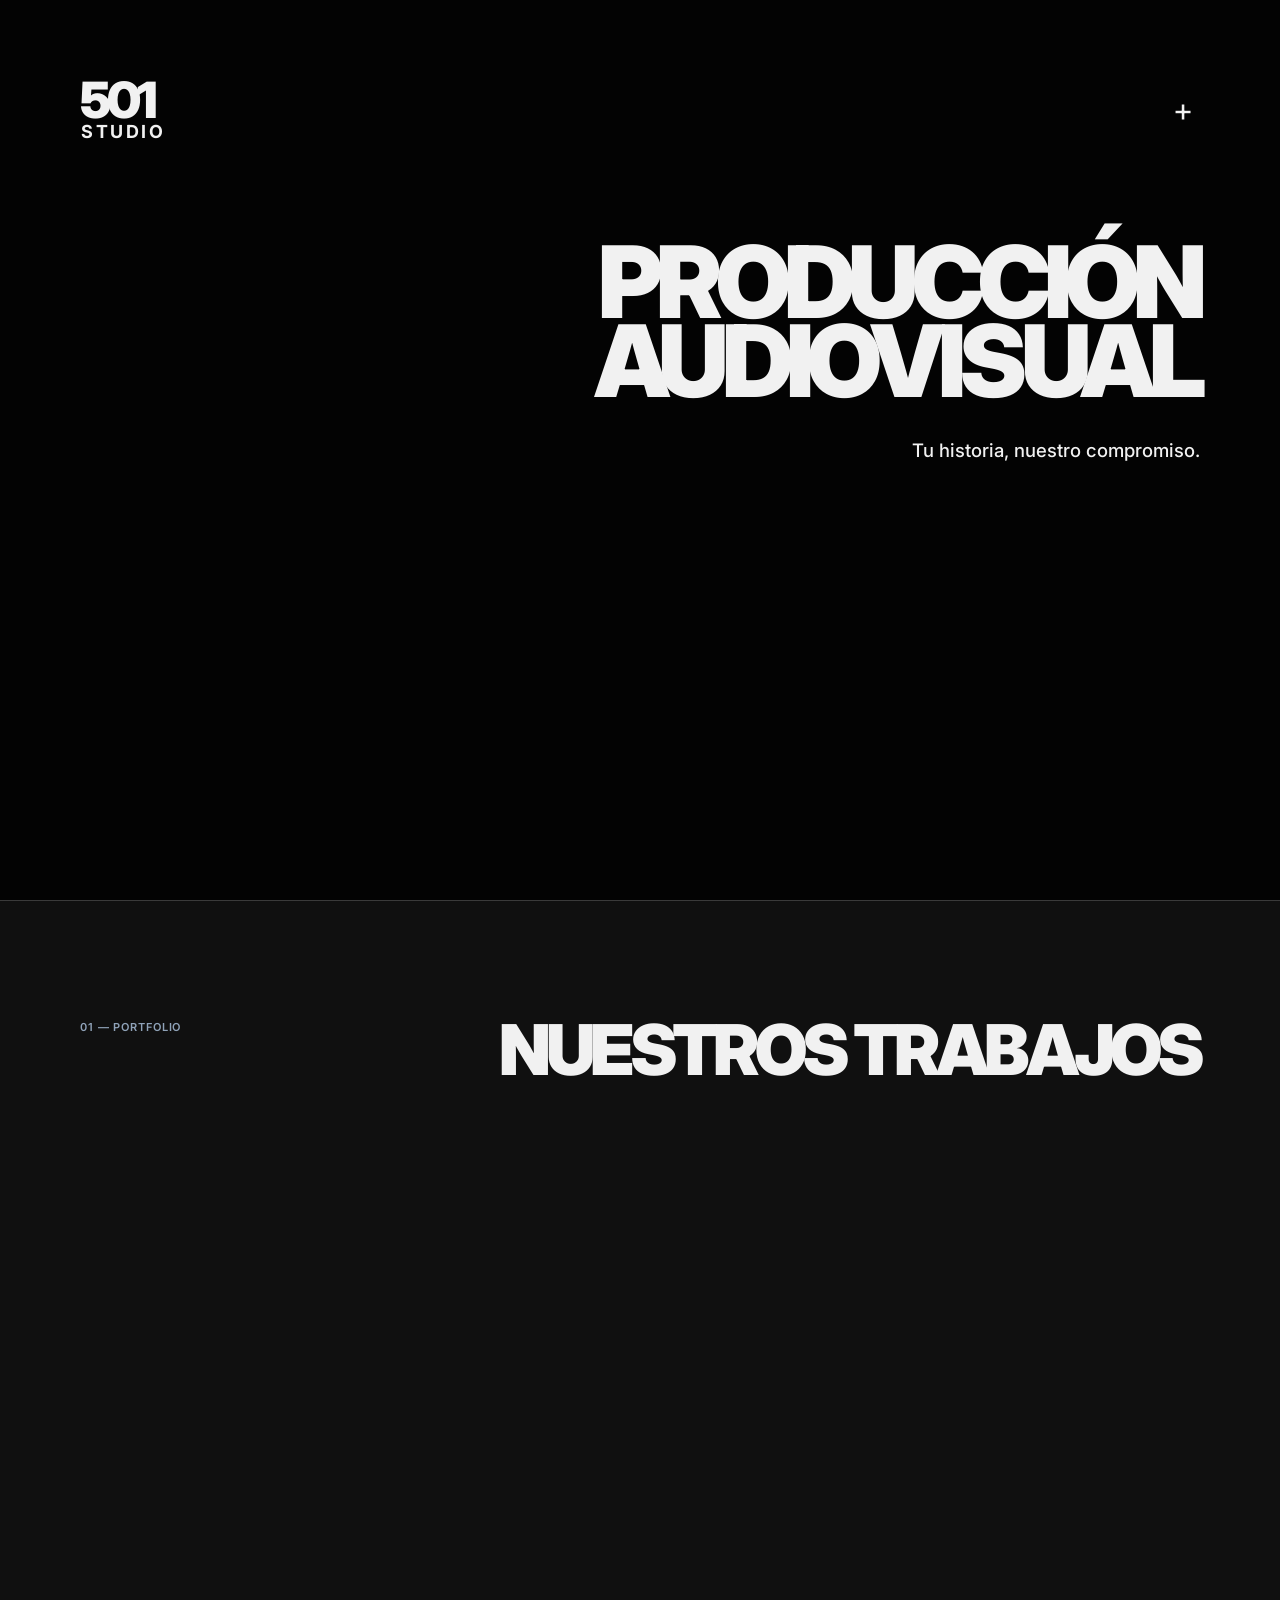
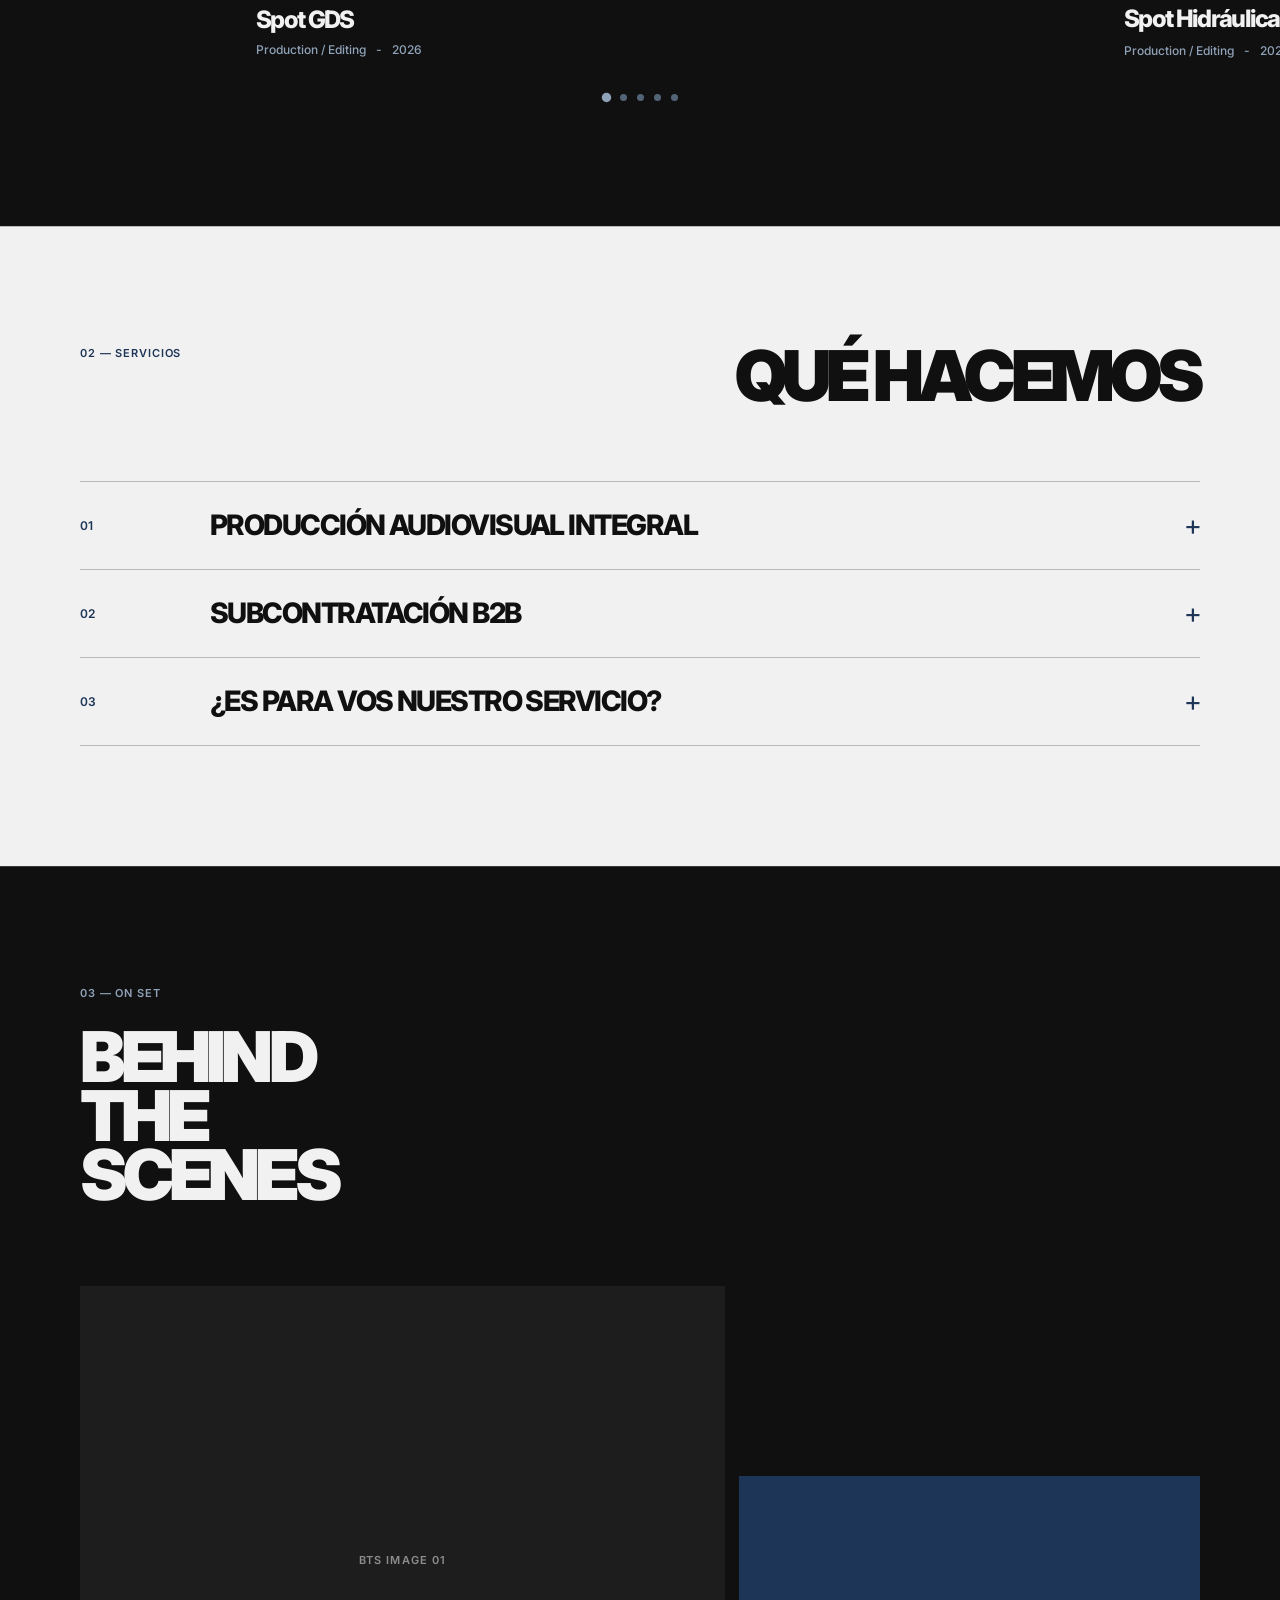
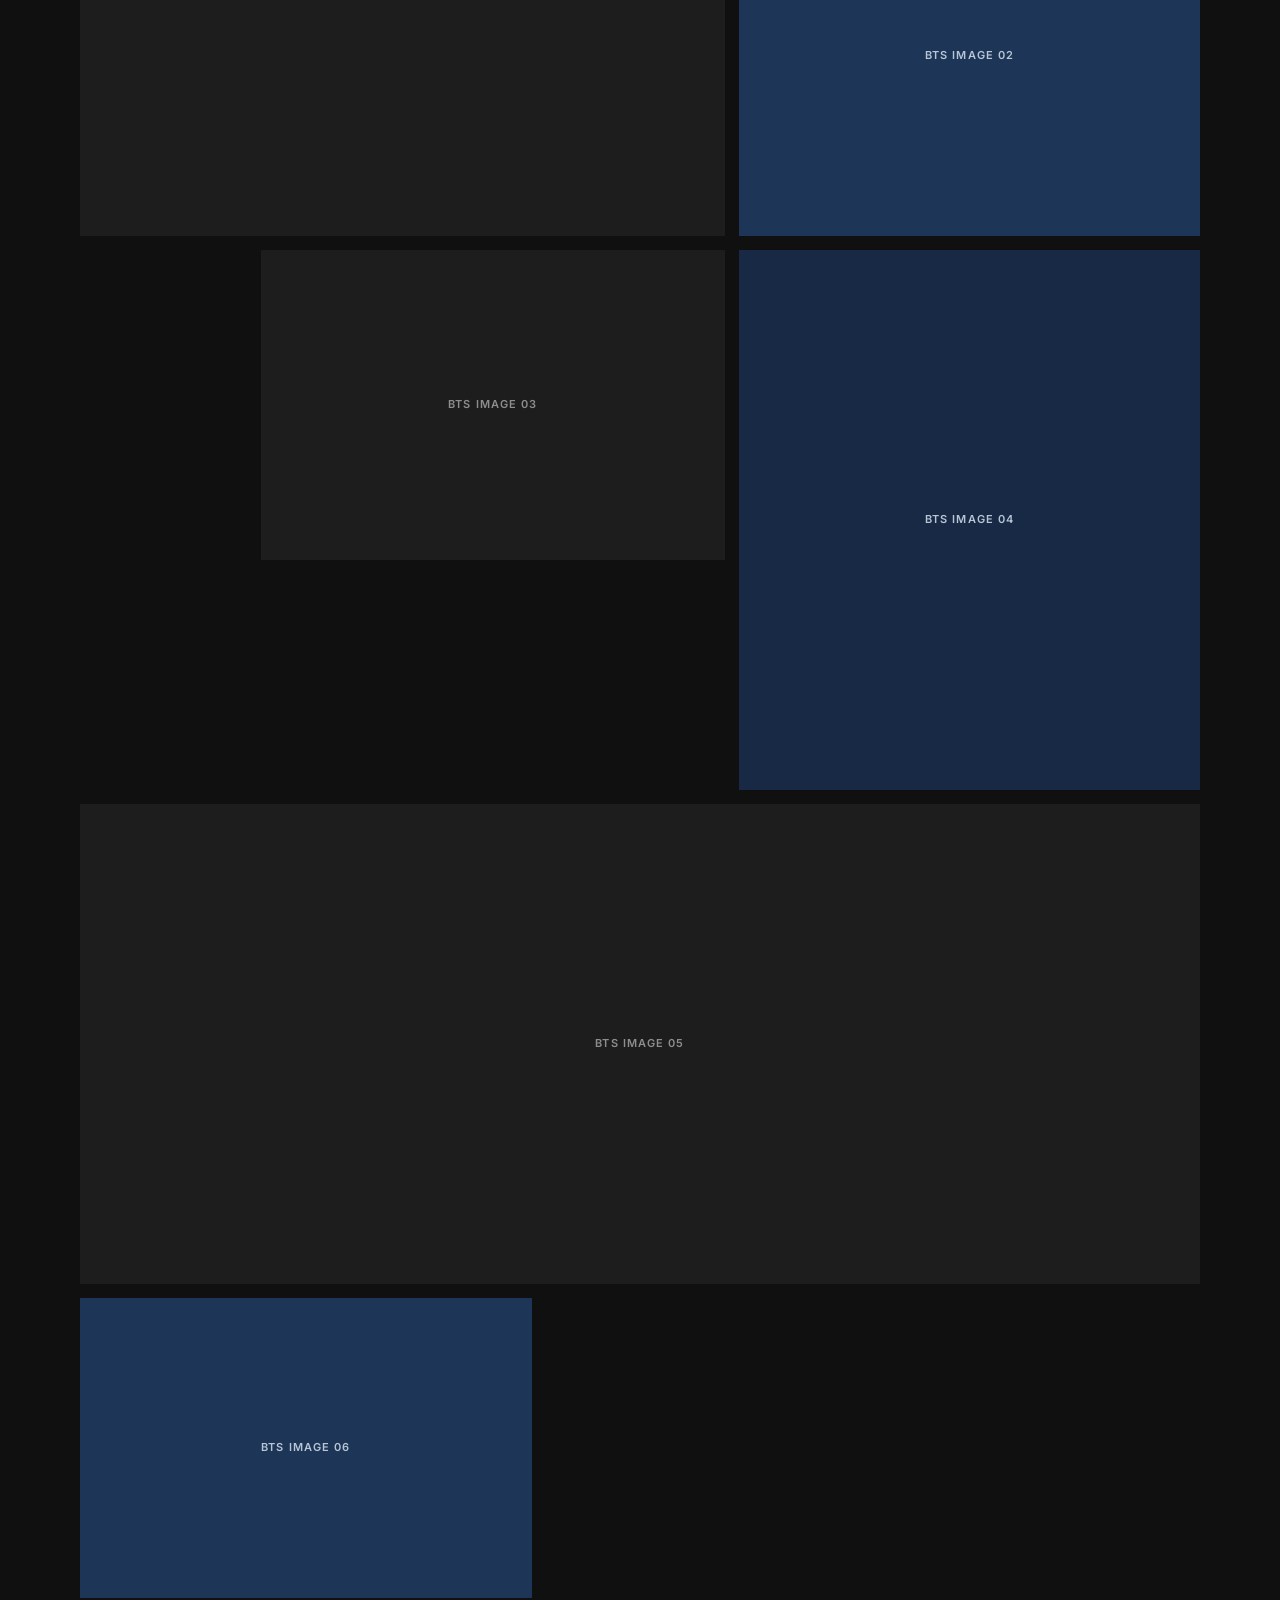
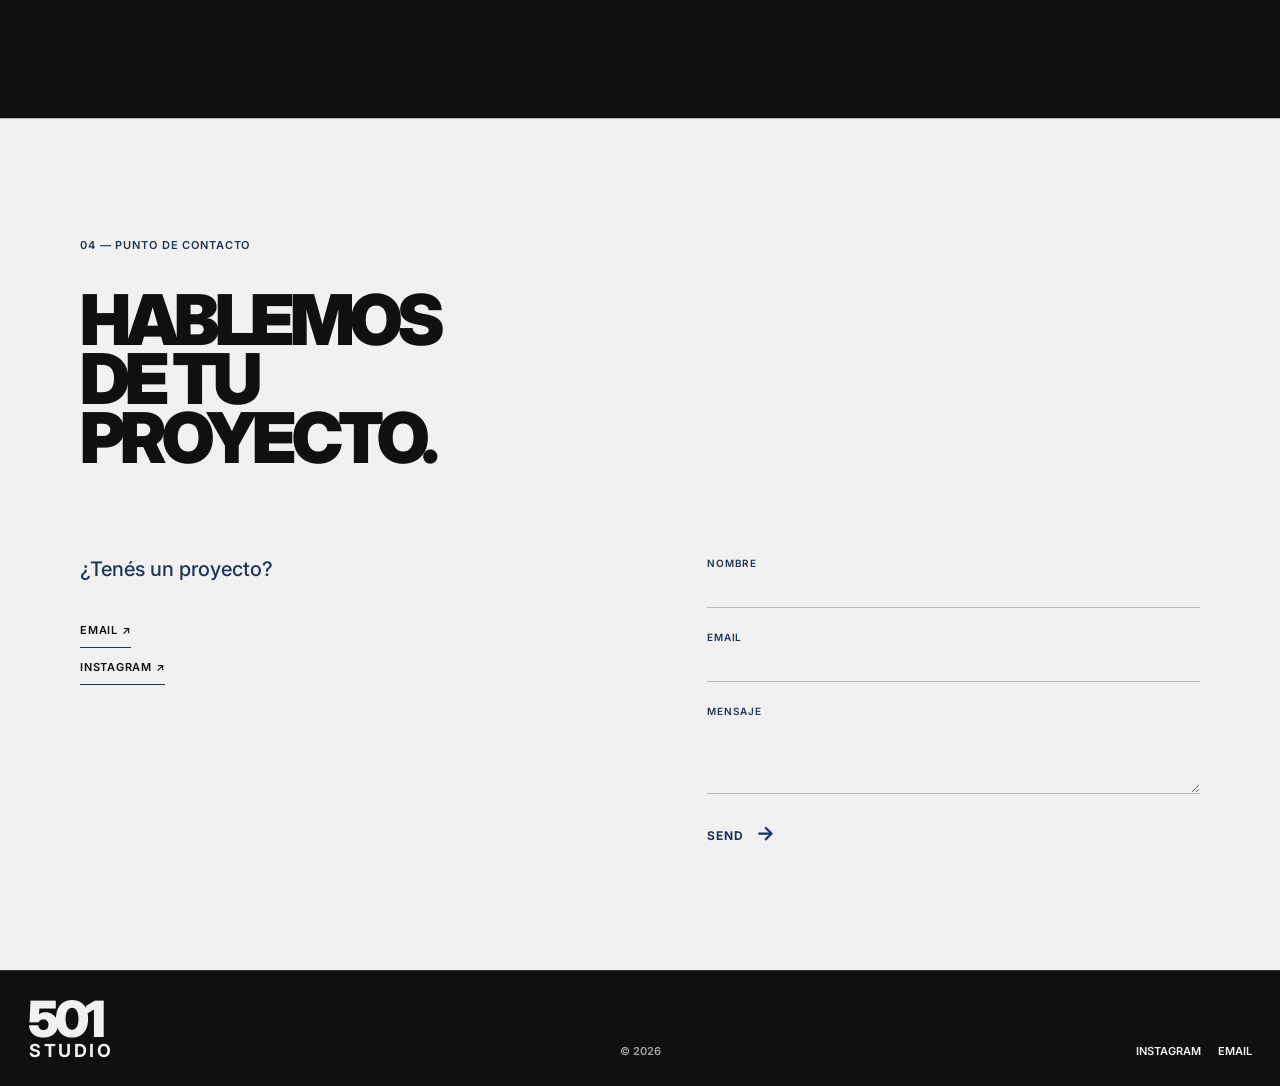
==== commit 375a2656: "agrego contenido de servicios" ====
--- a/index.html
+++ b/index.html
@@ -54,9 +54,35 @@
     <section class="services section-pad" id="services">
       <div class="section-heading reveal"><p class="eyebrow">02 — SERVICIOS</p><h2>QUÉ HACEMOS</h2></div>
       <div class="accordion reveal">
-        <article class="accordion-item"><button class="accordion-trigger" aria-expanded="false"><span class="service-number">01</span><span>PRODUCCIÓN AUDIOVISUAL INTEGRAL</span><b>+</b></button><div class="accordion-panel"><div><h3>PRODUCCIÓN AUDIOVISUAL INTEGRAL</h3><p>Desarrollo de texto.</p></div></div></article>
-        <article class="accordion-item"><button class="accordion-trigger" aria-expanded="false"><span class="service-number">02</span><span>SUBCONTRATACIÓN B2B</span><b>+</b></button><div class="accordion-panel"><div><h3>SUBCONTRATACIÓN B2B</h3><p>Edición o producción para otras productoras.</p><p>Desarrollo de texto.</p></div></div></article>
-        <article class="accordion-item"><button class="accordion-trigger" aria-expanded="false"><span class="service-number">03</span><span>¿ES PARA VOS NUESTRO SERVICIO?</span><b>+</b></button><div class="accordion-panel"><div><h3>¿ES PARA VOS NUESTRO SERVICIO?</h3><p>Desarrollo de texto.</p></div></div></article>
+        <article class="accordion-item"><button class="accordion-trigger" aria-expanded="false"><span
+              class="service-number">01</span><span>PRODUCCIÓN AUDIOVISUAL INTEGRAL</span><b>+</b></button>
+          <div class="accordion-panel">
+            <div>
+              <p>De la primera idea a la última decisión, nos involucramos en cada parte del proceso.</p>
+              <p>Pensamos, producimos y damos forma a proyectos audiovisuales con criterio propio, donde cada elección tiene un porqué y cada detalle construye el resultado.</p>
+            </div>
+          </div>
+        </article>
+        <article class="accordion-item"><button class="accordion-trigger" aria-expanded="false"><span
+              class="service-number">02</span><span>SUBCONTRATACIÓN B2B</span><b>+</b></button>
+          <div class="accordion-panel">
+            <div>
+              <p>Trabajamos junto a agencias, productoras y equipos creativos que necesitan sumar capacidad de producción sin perder calidad ni control sobre sus proyectos.</p>
+              <p>Nos integramos a tu dinámica de trabajo, aportamos nuestro criterio y nos ocupamos de cada entrega con la misma dedicación que un proyecto propio.</p>
+            </div>
+          </div>
+        </article>
+        <article class="accordion-item"><button class="accordion-trigger" aria-expanded="false"><span
+              class="service-number">03</span><span>¿ES PARA VOS NUESTRO SERVICIO?</span><b>+</b></button>
+          <div class="accordion-panel">
+            <div>
+              <p>Creemos que cada marca tiene algo propio, pero no siempre encuentra la forma de mostrarlo.</p>
+              <p>En 501 trabajamos desde esa búsqueda: transformar ideas en piezas audiovisuales con carácter, donde la narrativa, la estética y cada decisión creativa construyen una identidad.</p>
+              <p>Nos mueve hacer las cosas con intención, explorar nuevas formas de contar y llevar cada proyecto a un lugar que no sea uno más.</p>
+              <p>Si crees que tu marca o evento tiene una historia que merece ser contada desde una perspectiva original, este es tu lugar.</p>
+            </div>
+          </div>
+        </article>
       </div>
     </section>
 
--- a/css/styles.css
+++ b/css/styles.css
@@ -358,7 +358,6 @@
 
 .project-visual {
     align-items: center;
-    background: #202020;
     display: flex;
     aspect-ratio: 16 / 9;
     justify-content: center;
@@ -369,11 +368,7 @@
 .project-visual video {
     display: block;
     height: 100%;
-    width: 100%;
-}
-
-.project .project-visual {
-    background: var(--blue);
+    max-width: 100%;
 }
 
 .project-visual span {
@@ -424,7 +419,7 @@
     font-size: 11px;
     font-weight: 700;
     letter-spacing: .06em;
-    margin-left: 8px;
+    margin-right: 10px;
     margin-top: 7px;
 }
 
@@ -542,7 +537,7 @@
 .accordion-panel>div {
     min-height: 0;
     overflow: hidden;
-    padding-left: 10%;
+    padding-left: calc(10% + 18px);
 }
 
 .accordion-item.is-open .accordion-panel {
@@ -558,7 +553,7 @@
 }
 
 .accordion-panel p {
-    max-width: 550px;
+    max-width: 80%;
     padding-bottom: 16px;
 }
 
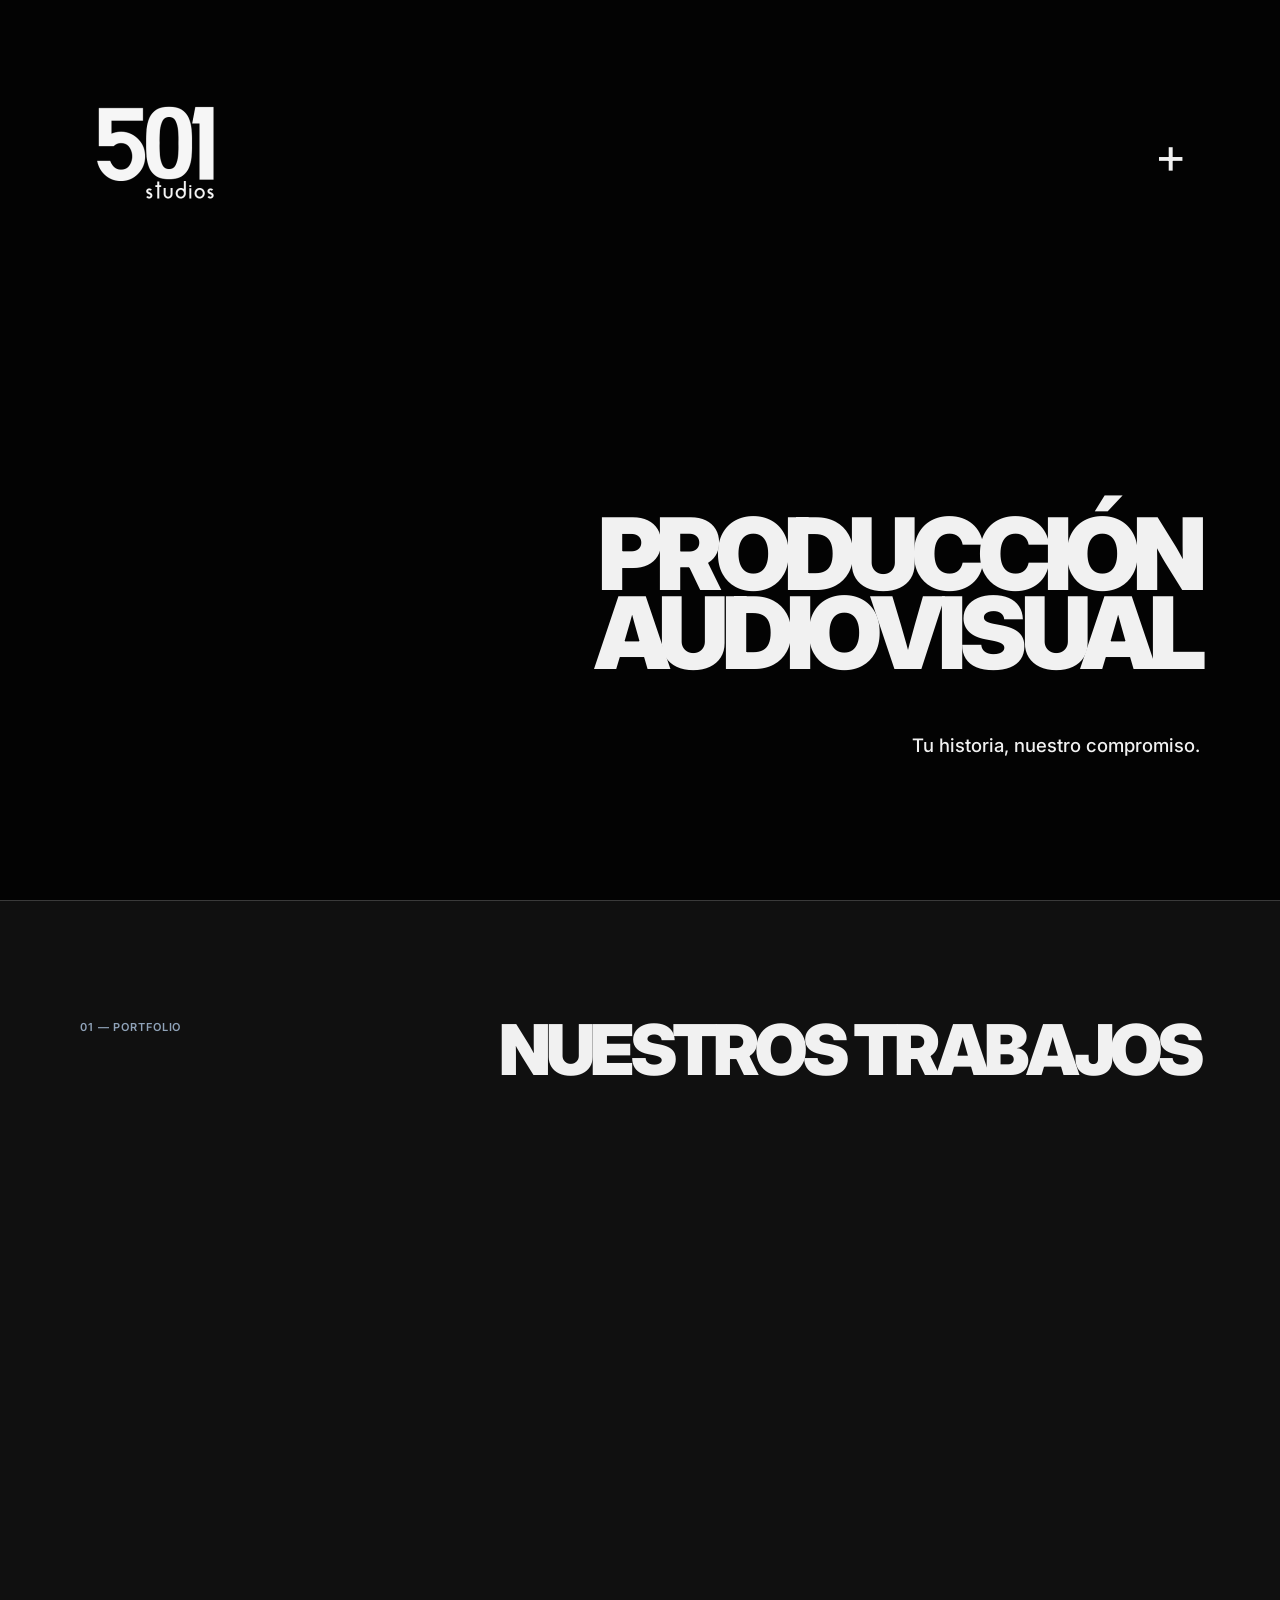
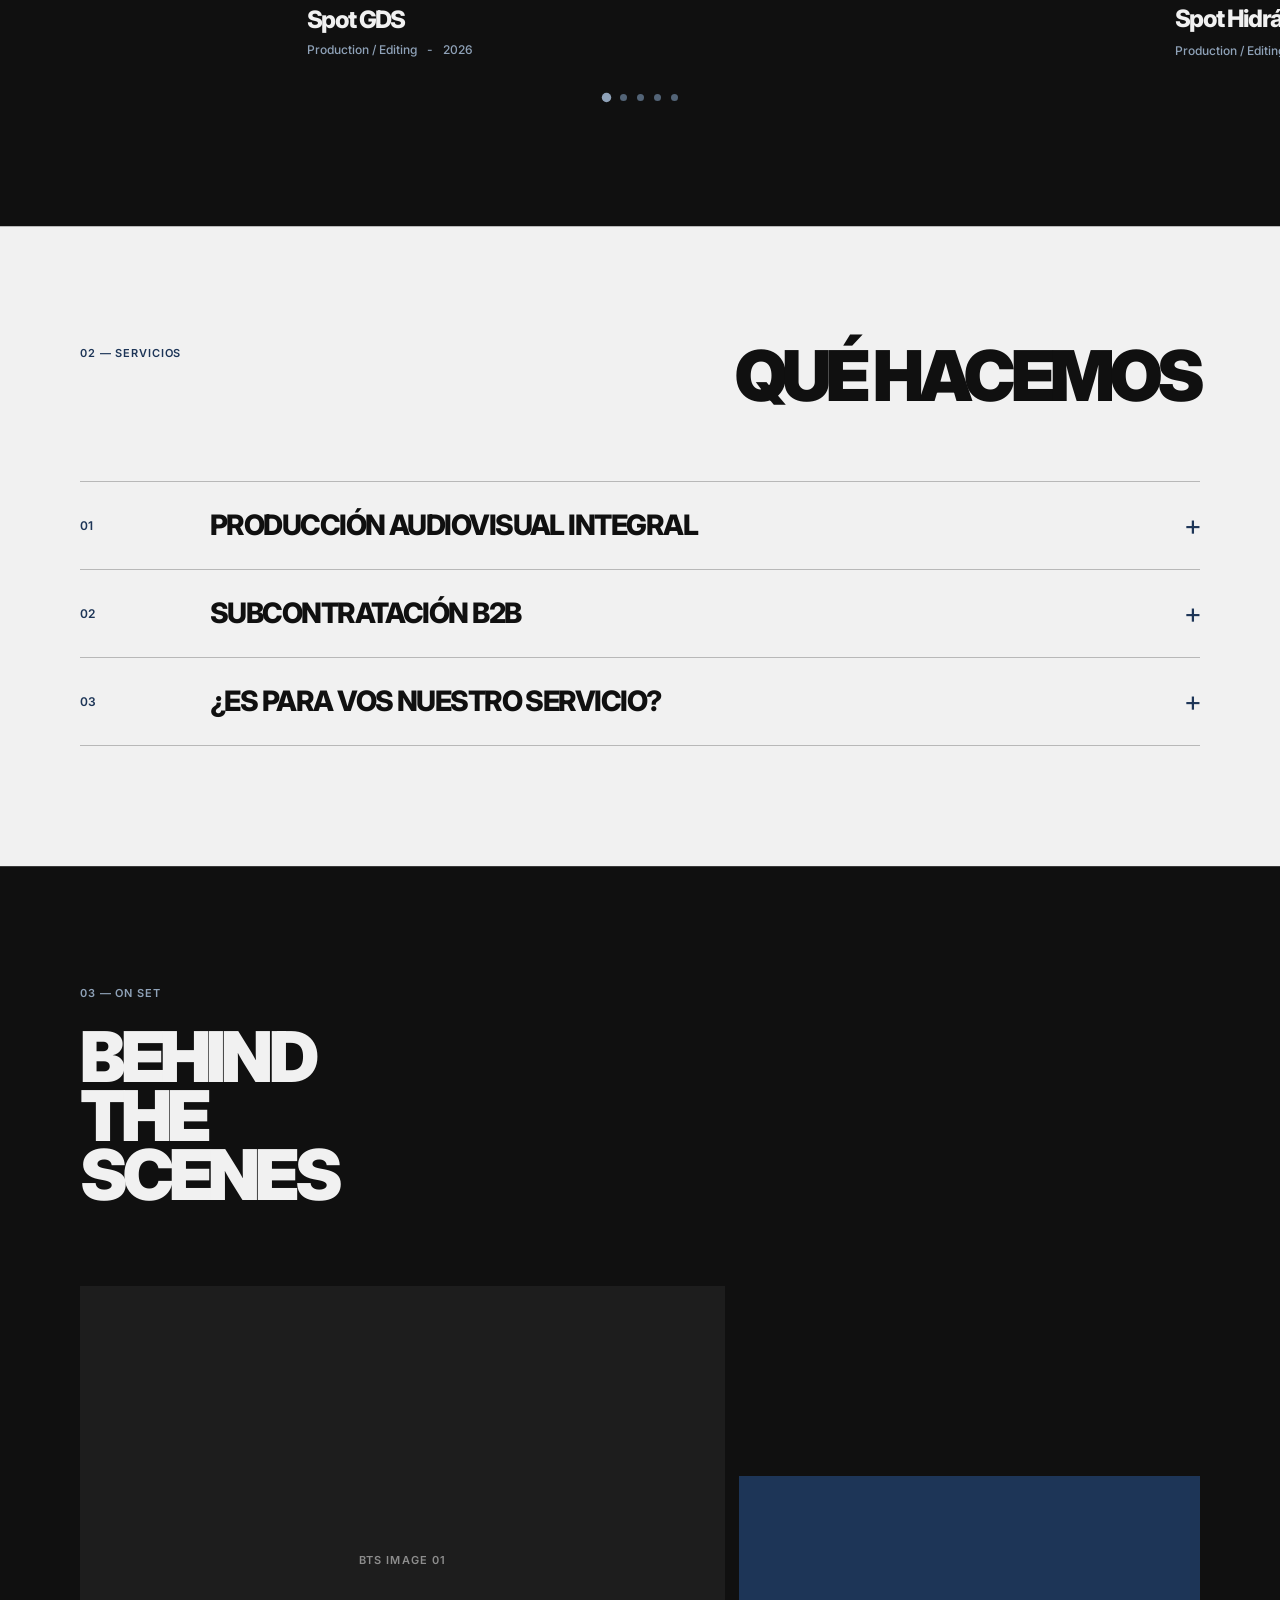
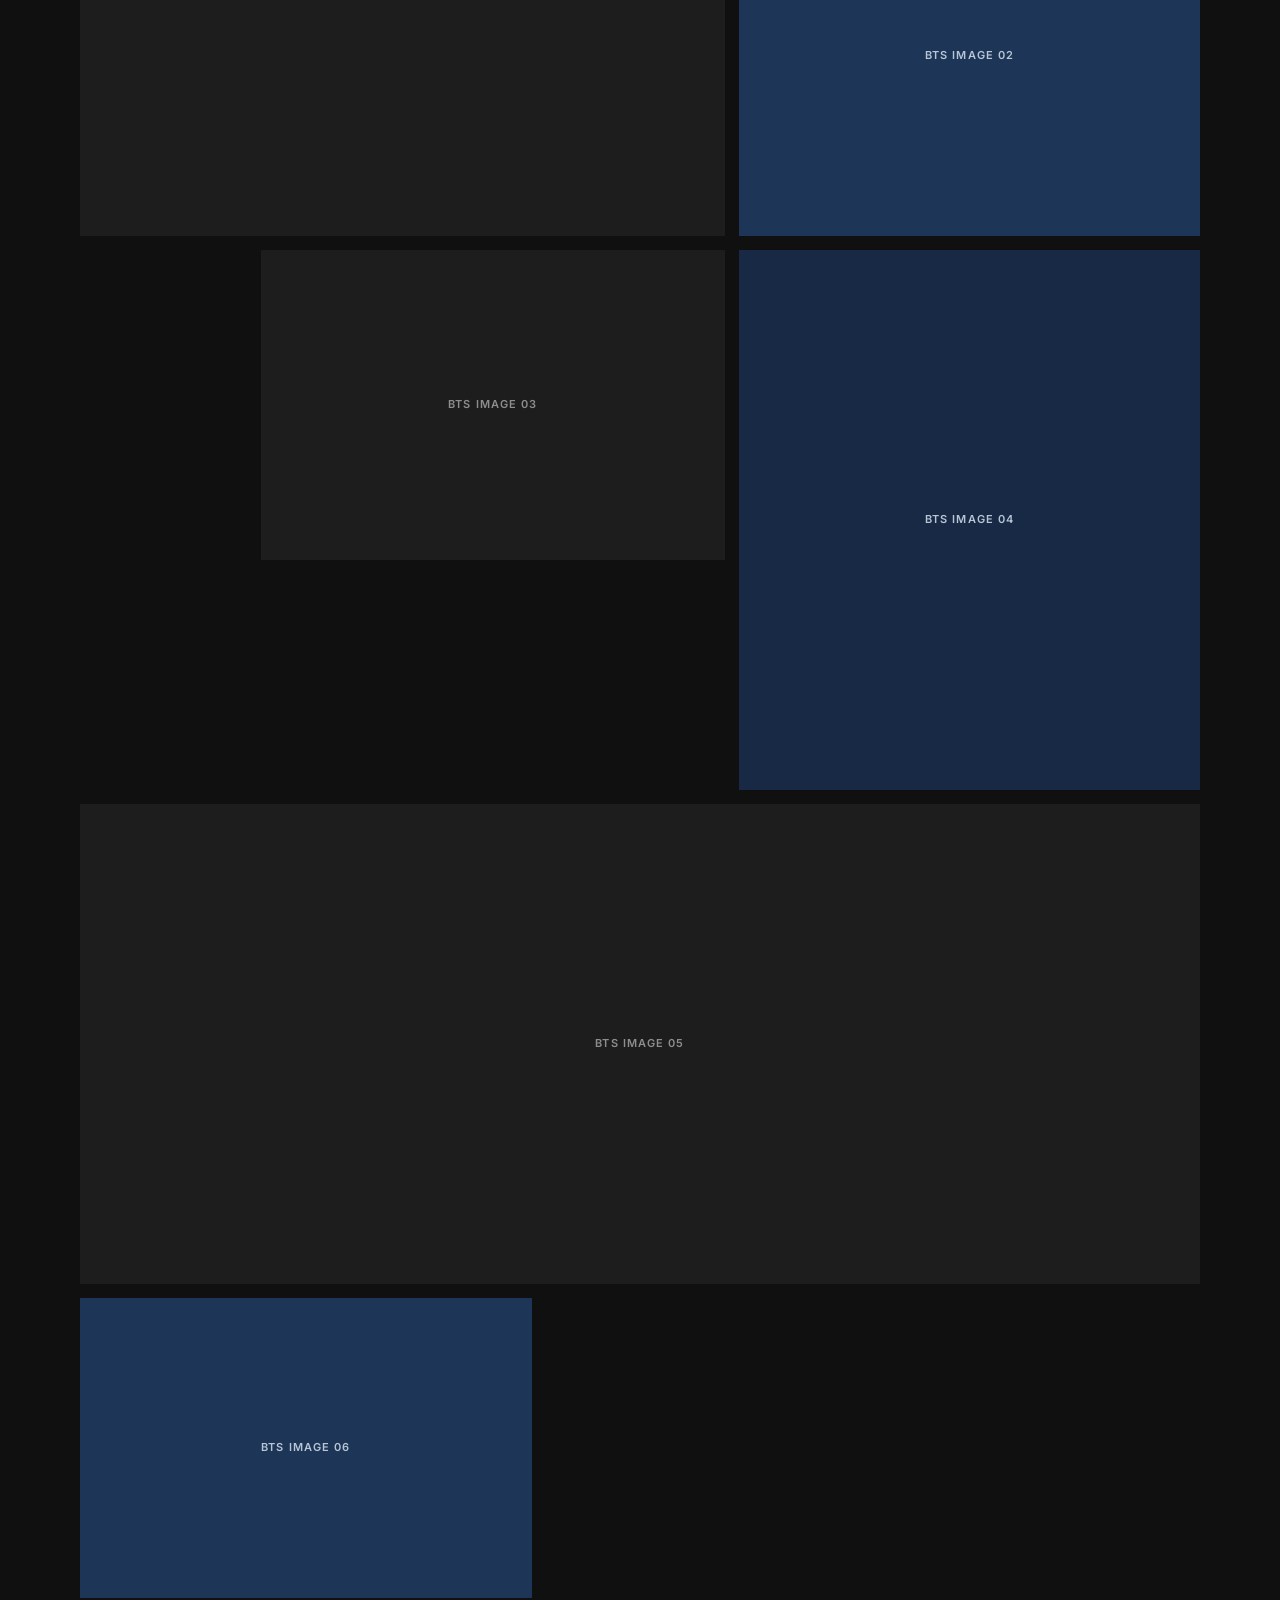
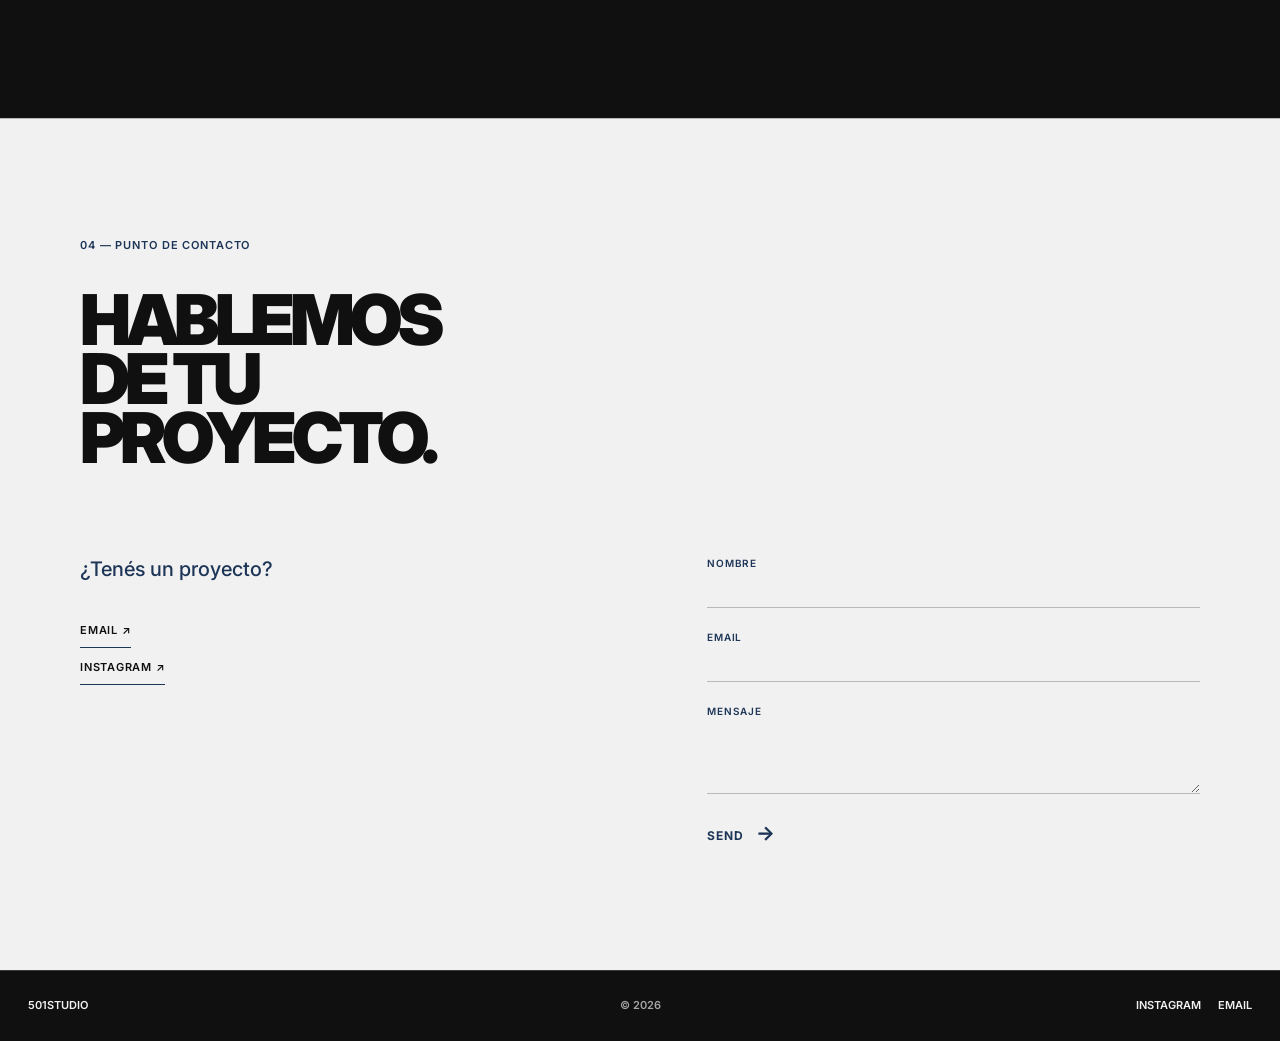
==== commit 34b37c0f: "fix nav and hero video" ====
--- a/index.html
+++ b/index.html
@@ -4,7 +4,7 @@
   <meta charset="utf-8">
   <meta name="viewport" content="width=device-width, initial-scale=1">
   <meta name="description" content="Productora y editora audiovisual.">
-  <title>501 Studio — Producción audiovisual</title>
+  <title>501 Studios — Producción audiovisual</title>
   <link rel="preconnect" href="https://fonts.googleapis.com">
   <link rel="preconnect" href="https://fonts.gstatic.com" crossorigin>
   <link href="https://fonts.googleapis.com/css2?family=Inter:wght@400;500;600;700;800;900&display=swap" rel="stylesheet">
@@ -12,7 +12,9 @@
 </head>
 <body>
   <header class="site-header">
-    <a class="logo" href="#top" aria-label="501 Studio, inicio">501<span>STUDIO</span></a>
+    <a class="logo" href="#top" aria-label="501 Studios, inicio">
+      <img src="assets/images/501-studios-logo.png" alt="" width="300" height="300" decoding="async">
+    </a>
     <button class="menu-toggle" aria-label="Abrir menú" aria-expanded="false" aria-controls="site-menu"><span>+</span></button>
   </header>
 
@@ -20,24 +22,23 @@
     <div class="menu-inner">
       <div class="menu-label">NAVEGACIÓN</div>
       <div class="menu-links">
-        <a href="#work">PORTFOLIO</a><a href="#services">QUÉ HACEMOS</a><a href="#bts">BEHIND THE SCENES</a><a href="#contact">CONTACTO</a>
+        <a href="#work">PORTFOLIO</a>
+        <a href="#services">QUÉ HACEMOS</a>
+        <a href="#bts">BEHIND THE SCENES</a>
+        <a href="#contact">CONTACTO</a>
       </div>
-      <div class="menu-social"><a href="#" target="_blank" rel="noreferrer">INSTAGRAM ↗</a><a href="mailto:hola@501studio.com">EMAIL ↗</a></div>
+      <div class="menu-social"><a href="https://www.instagram.com/501studiosco/" target="_blank" rel="noreferrer">INSTAGRAM ↗</a><a href="mailto:hola@501studio.com">EMAIL ↗</a></div>
     </div>
   </nav>
 
   <main id="top">
     <section class="hero section-pad">
       <video class="hero__video" autoplay muted loop playsinline aria-hidden="true">
-        <source src="https://pub-1e8c1ed9130c49e3b7a11b665cfcde03.r2.dev/Spot_GDS_v02.mp4" type="video/mp4">
+        <source src="https://pub-1e8c1ed9130c49e3b7a11b665cfcde03.r2.dev/hero_video_1080.mp4" type="video/mp4">
       </video>
-      <!-- <p class="eyebrow reveal">PRODUCCIÓN AUDIOVISUAL</p>
-      <h1 class="reveal"><span>501</span><br>STUDIO</h1> -->
       <!-- <p class="eyebrow reveal">501 STUDIO</p> -->
       <h1 class="reveal">PRODUCCIÓN<br>AUDIOVISUAL</h1>
       <p class="hero-copy reveal">Tu historia, nuestro compromiso.</p>
-      <!-- Reemplazar este bloque por un iframe de Vimeo o YouTube cuando esté disponible. -->
-      <!-- <div class="reel-placeholder reveal" aria-label="Espacio reservado para reel de video"><span>REEL VIDEO</span><span class="play-mark">↗</span></div> -->
     </section>
 
     <section class="work section-pad" id="work">
@@ -96,12 +97,12 @@
 
     <section class="contact section-pad" id="contact">
       <p class="eyebrow reveal">04 — PUNTO DE CONTACTO</p><h2 class="reveal">HABLEMOS<br>DE TU<br>PROYECTO.</h2>
-      <div class="contact-grid reveal"><div><p class="contact-intro">¿Tenés un proyecto?</p><a class="contact-link" href="mailto:hola@501studio.com">EMAIL ↗</a><a class="contact-link" href="#" target="_blank" rel="noreferrer">INSTAGRAM ↗</a></div>
+      <div class="contact-grid reveal"><div><p class="contact-intro">¿Tenés un proyecto?</p><a class="contact-link" href="mailto:hola@501studio.com">EMAIL ↗</a><a class="contact-link" href="https://www.instagram.com/501studiosco/" target="_blank" rel="noreferrer">INSTAGRAM ↗</a></div>
         <form action="" method="POST"><label>NOMBRE<input type="text" name="name" required></label><label>EMAIL<input type="email" name="email" required></label><label>MENSAJE<textarea name="message" rows="4" required></textarea></label><button type="submit">SEND <span>→</span></button></form>
       </div>
     </section>
   </main>
-  <footer class="site-footer"><a class="logo" href="#top">501<span>STUDIO</span></a><span>© 2026</span><div><a href="#">INSTAGRAM</a><a href="mailto:hola@501studio.com">EMAIL</a></div></footer>
+  <footer class="site-footer"><a class="logo" href="#top">501<span>STUDIO</span></a><span>© 2026</span><div><a href="https://www.instagram.com/501studiosco/" target="_blank" rel="noreferrer">INSTAGRAM</a><a href="mailto:hola@501studio.com">EMAIL</a></div></footer>
   <script src="js/main.js"></script>
 </body>
 </html>
--- a/css/styles.css
+++ b/css/styles.css
@@ -123,20 +123,15 @@
     z-index: 10;
 }
 
-.logo {
-    font-size: 50px;
-    font-weight: 900;
-    letter-spacing: -.08em;
-    line-height: .8;
-}
-
-.logo span {
+.site-header .logo {
     display: block;
-    font-size: 18px;
-    font-weight: 700;
-    letter-spacing: .14em;
-    margin-left: 1px;
-    margin-top: 5px;
+    line-height: 0;
+}
+
+.site-header .logo img {
+    display: block;
+    height: auto;
+    width: 150px;
 }
 
 .menu-toggle {
@@ -144,12 +139,12 @@
     border: 0;
     color: var(--text);
     cursor: pointer;
-    font-size: 32px;
-    height: 35px;
+    font-size: 50px;
+    height: 60px;
     line-height: 1;
     padding: 0;
     position: relative;
-    width: 35px;
+    width: 60px;
     z-index: 12;
 }
 
@@ -168,7 +163,7 @@
     display: grid;
     inset: 0;
     opacity: 0;
-    padding: 200px 80px 35px;
+    padding: 280px 80px 50px;
     pointer-events: none;
     position: fixed;
     transition: opacity .4s ease;
@@ -194,16 +189,20 @@
     font-size: 11px;
     font-weight: 600;
     letter-spacing: .08em;
+    display: flex;
+    gap: 23px;
+    grid-column: 2;
 }
 
 .menu-links {
     display: flex;
     flex-direction: column;
     justify-content: center;
+    grid-column: 2;
 }
 
 .menu-links a {
-    font-size: clamp(40px, 6vw, 84px);
+    font-size: clamp(40px, 6vw, 75px);
     font-weight: 900;
     letter-spacing: -.05em;
     line-height: .94;
@@ -215,12 +214,6 @@
     color: var(--blue);
 }
 
-.menu-social {
-    display: flex;
-    gap: 23px;
-    grid-column: 2;
-}
-
 .menu-social a:hover,
 .site-footer a:hover {
     color: var(--blue);
@@ -230,9 +223,13 @@
 .hero {
     position: relative;
     min-height: 100vh;
-    padding-top: 200px;
+    padding-top: 50vh;
     overflow: hidden;
     isolation: isolate;
+    display: flex;
+    justify-content: space-evenly;
+    align-items: flex-end;
+    flex-direction: column;
 }
 
 .hero::before {
@@ -270,37 +267,6 @@
     font-weight: 500;
     line-height: 1.35;
     text-align: right;
-}
-
-.reel-placeholder {
-    align-items: center;
-    background: var(--blue);
-    display: flex;
-    height: min(46vw, 630px);
-    justify-content: center;
-    margin-top: 110px;
-    position: relative;
-}
-
-.reel-placeholder:before {
-    border: 1px solid #93a5ba;
-    border-radius: 50%;
-    content: '';
-    height: 86px;
-    position: absolute;
-    width: 86px;
-}
-
-.reel-placeholder span {
-    font-size: 11px;
-    font-weight: 600;
-    letter-spacing: .1em;
-    position: relative;
-}
-
-.reel-placeholder .play-mark {
-    font-size: 23px;
-    margin-left: 5px;
 }
 
 /* WORK */
@@ -759,11 +725,15 @@
 /* RESPONSIVE */
 @media (max-width: 700px) {
     .section-pad {
-        padding: 100px 20px;
+        padding: 100px 30px;
     }
 
     .site-header {
-        padding: 20px;
+        padding: 30px;
+    }
+
+    .site-header .logo img {
+        width: 96px;
     }
 
     .menu-inner {
@@ -773,6 +743,12 @@
 
     .menu-label {
         grid-row: 1;
+        grid-column: 1;
+    }
+
+    .menu-links {
+        grid-column: 1;
+        grid-row: 2;
     }
 
     .menu-social {
@@ -781,17 +757,11 @@
     }
 
     .hero {
-        min-height: auto;
-        padding-top: 125px;
+        padding-top: 50vh;
     }
 
     .hero h1 {
         margin: 34px 0 27px;
-    }
-
-    .reel-placeholder {
-        height: 82vw;
-        margin-top: 80px;
     }
 
     .section-heading {
@@ -813,7 +783,7 @@
     .work-slider {
         overflow: hidden;
         width: 100vw;
-        margin-left: -20px;
+        margin-left: -30px;
     }
 
     .projects {
